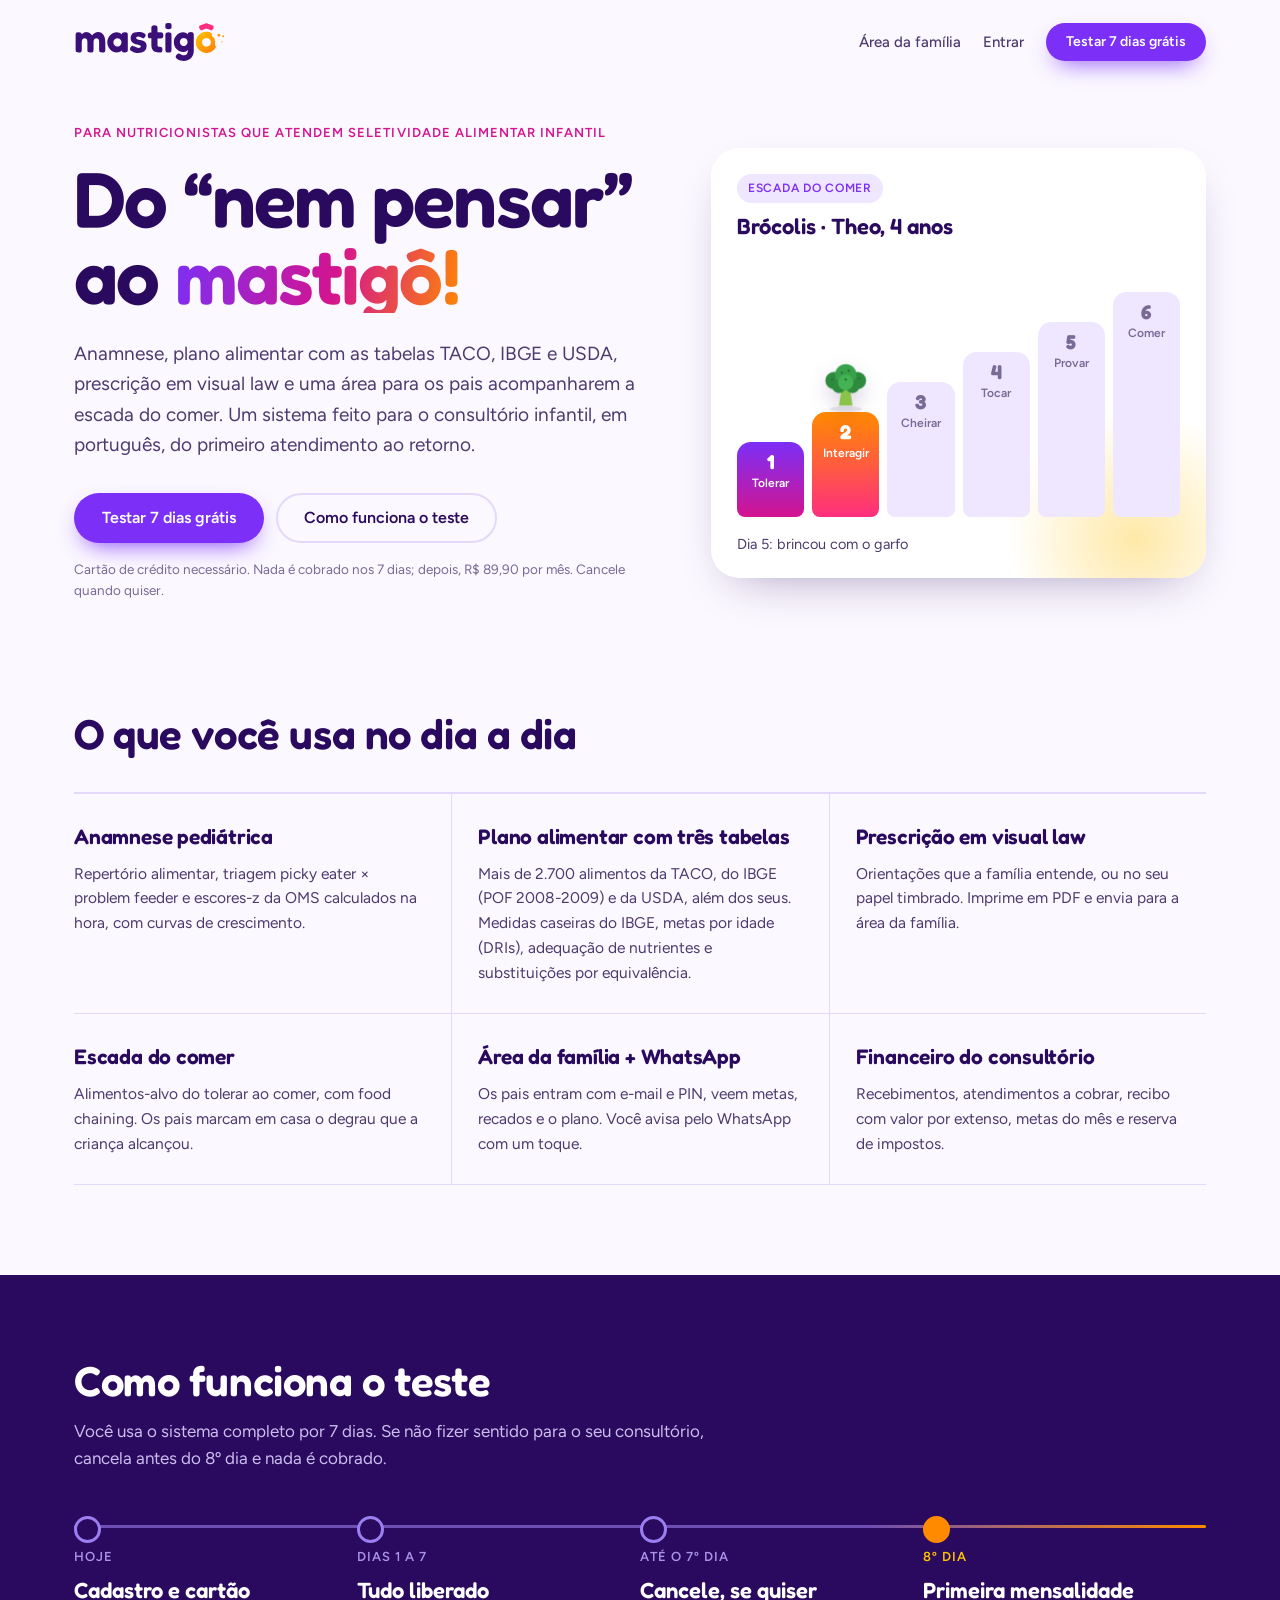
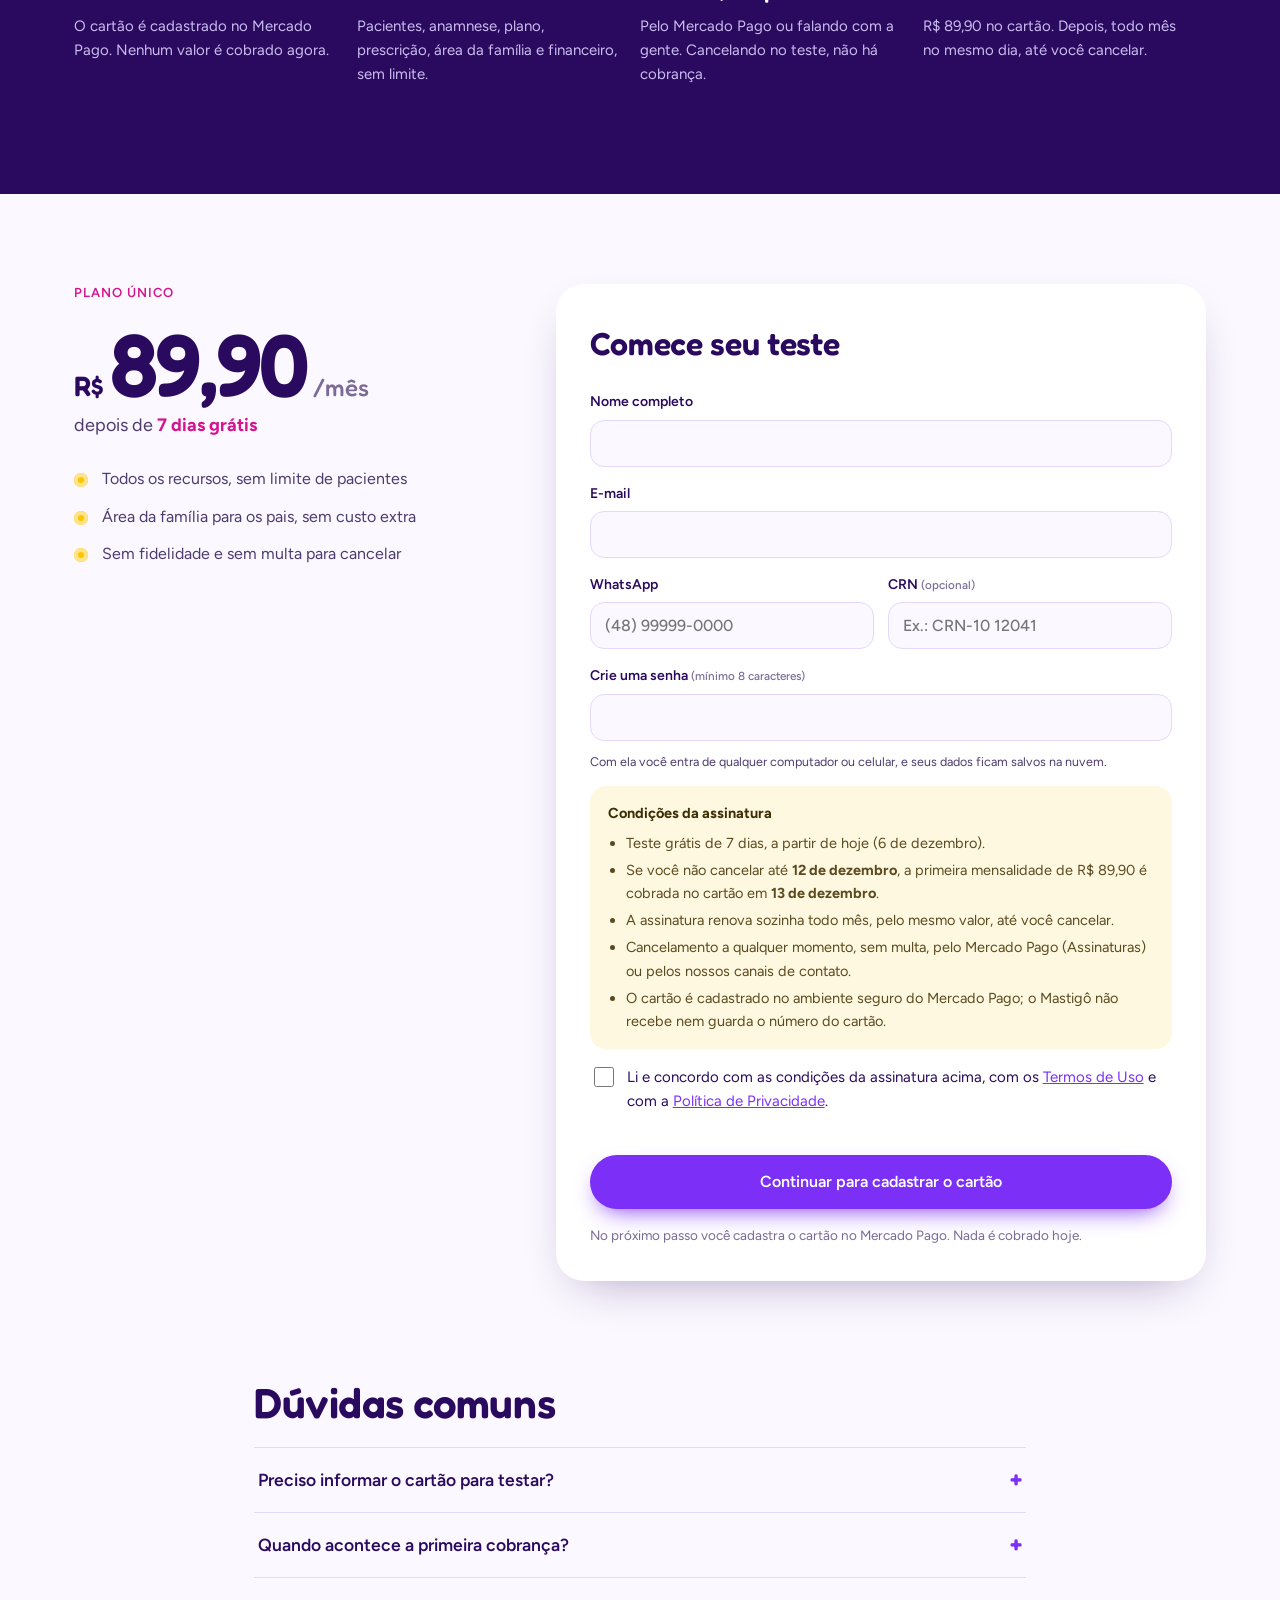
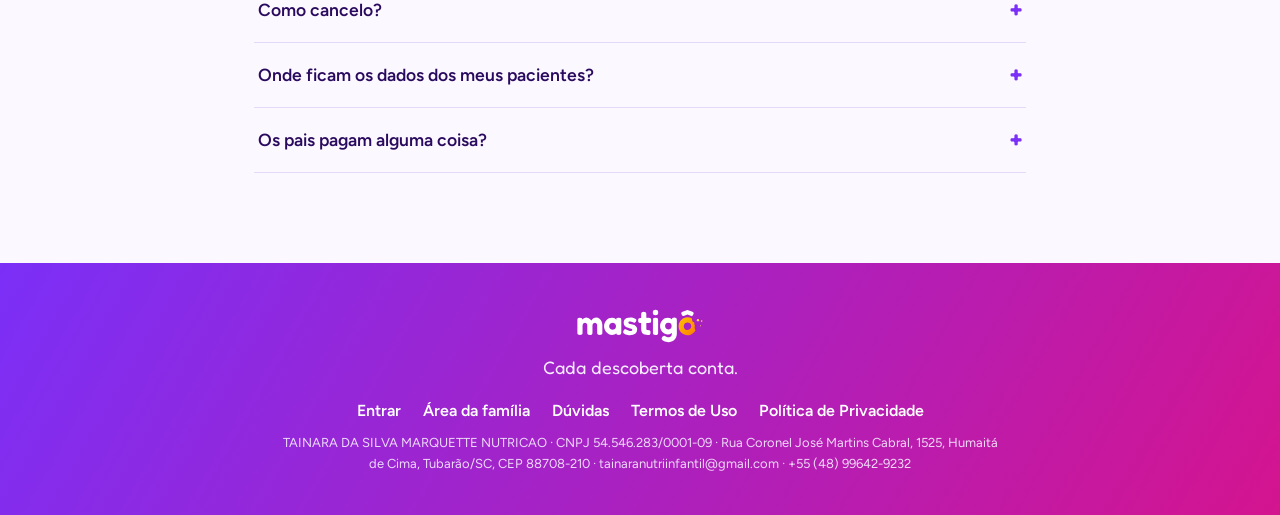
==== index.html @ 73a9841f "Atualiza o site com a versão 21022aa do pipoca-pro" ====
<!doctype html>
<html lang="pt-BR">
<head>
  <meta charset="utf-8">
  <meta name="viewport" content="width=device-width, initial-scale=1">
  <meta name="theme-color" content="#7b2ff7">
  <meta name="description" content="Mastigô: sistema para nutricionistas que atendem crianças com seletividade alimentar. Anamnese, plano alimentar com TACO, IBGE e USDA, prescrição em visual law e área da família. Teste 7 dias grátis.">
  <title>Mastigô · Sistema para nutrição infantil e seletividade alimentar</title>
  <script src="./acesso-guarda.js?v=21022aa"></script>
  <link rel="icon" href="./favicon.svg" type="image/svg+xml">
  <link rel="apple-touch-icon" href="./apple-touch-icon.png">
  <link rel="preconnect" href="https://fonts.googleapis.com">
  <link rel="preconnect" href="https://fonts.gstatic.com" crossorigin>
  <link href="https://fonts.googleapis.com/css2?family=Fredoka:wght@500;600&family=Figtree:wght@400;500;600;700&display=swap" rel="stylesheet">
  <link rel="stylesheet" href="./entrada.css?v=21022aa">
  <script>
    // Links antigos do sistema (ex.: mastigô.com/#entrar, enviado aos pais) continuam abrindo o sistema.
    (function () {
      var h = location.hash.slice(1), daPagina = ['', 'comecar', 'teste', 'duvidas', 'recursos', 'conteudo'];
      if (daPagina.indexOf(h) < 0) location.replace('./sistema.html' + location.search + location.hash);
    })();
  </script>
</head>
<body>
  <a class="pular" href="#conteudo">Ir para o conteúdo</a>

  <header class="topo">
    <a class="marca" href="./" aria-label="Mastigô — início"><img src="./mastigo-logo.svg" alt="Mastigô" width="152" height="40"></a>
    <nav class="topo-links" aria-label="Acessos">
      <a href="./sistema.html#entrar">Área da família</a>
      <a href="./acesso.html?volta=sistema.html">Entrar</a>
      <a class="botao botao-roxo pequeno" href="#comecar">Testar 7 dias grátis</a>
    </nav>
  </header>

  <main id="conteudo">
    <section class="heroi" aria-labelledby="titulo">
      <div class="heroi-texto">
        <p class="sobrelinha">Para nutricionistas que atendem seletividade alimentar infantil</p>
        <h1 id="titulo">Do “nem pensar” ao <span class="mastigo">mastigô!</span></h1>
        <p class="lead">Anamnese, plano alimentar com as tabelas TACO, IBGE e USDA, prescrição em visual law e uma área para os pais acompanharem a escada do comer. Um sistema feito para o consultório infantil, em português, do primeiro atendimento ao retorno.</p>
        <div class="heroi-acoes">
          <a class="botao botao-roxo" href="#comecar">Testar 7 dias grátis</a>
          <a class="botao botao-linha" href="#teste">Como funciona o teste</a>
        </div>
        <p class="letra-miuda" id="miuda-heroi">Cartão de crédito necessário. Nada é cobrado nos 7 dias; depois, R$&nbsp;89,90 por mês. Cancele quando quiser.</p>
      </div>

      <figure class="escada-cartao" aria-label="Exemplo de escada do comer: o brócolis sobe do tolerar até o comer">
        <figcaption><span class="tag">Escada do comer</span><strong>Brócolis · Theo, 4 anos</strong></figcaption>
        <ol class="escada" id="escada">
          <li><b>1</b>Tolerar</li><li><b>2</b>Interagir</li><li><b>3</b>Cheirar</li><li><b>4</b>Tocar</li><li><b>5</b>Provar</li><li><b>6</b>Comer</li>
        </ol>
        <div class="alimento-pula" id="alimento" aria-hidden="true"></div>
        <div class="carimbo" id="carimbo" aria-hidden="true">mastigô!</div>
        <p class="escada-legenda" id="escada-legenda" aria-live="polite">Hoje: tolerou no prato.</p>
      </figure>
    </section>

    <section class="recursos" id="recursos" aria-labelledby="recursos-titulo">
      <h2 id="recursos-titulo">O que você usa no dia a dia</h2>
      <div class="recursos-grade">
        <article><h3>Anamnese pediátrica</h3><p>Repertório alimentar, triagem picky eater × problem feeder e escores-z da OMS calculados na hora, com curvas de crescimento.</p></article>
        <article><h3>Plano alimentar com três tabelas</h3><p>Mais de 2.700 alimentos da TACO, do IBGE (POF 2008-2009) e da USDA, além dos seus. Medidas caseiras do IBGE, metas por idade (DRIs), adequação de nutrientes e substituições por equivalência.</p></article>
        <article><h3>Prescrição em visual law</h3><p>Orientações que a família entende, ou no seu papel timbrado. Imprime em PDF e envia para a área da família.</p></article>
        <article><h3>Escada do comer</h3><p>Alimentos-alvo do tolerar ao comer, com food chaining. Os pais marcam em casa o degrau que a criança alcançou.</p></article>
        <article><h3>Área da família + WhatsApp</h3><p>Os pais entram com e-mail e PIN, veem metas, recados e o plano. Você avisa pelo WhatsApp com um toque.</p></article>
        <article><h3>Financeiro do consultório</h3><p>Recebimentos, atendimentos a cobrar, recibo com valor por extenso, metas do mês e reserva de impostos.</p></article>
      </div>
    </section>

    <section class="teste" id="teste" aria-labelledby="teste-titulo">
      <div class="teste-cab">
        <h2 id="teste-titulo">Como funciona o teste</h2>
        <p>Você usa o sistema completo por 7 dias. Se não fizer sentido para o seu consultório, cancela antes do 8º dia e nada é cobrado.</p>
      </div>
      <ol class="linha-tempo">
        <li><span class="quando">Hoje</span><strong>Cadastro e cartão</strong><p>O cartão é cadastrado no Mercado Pago. Nenhum valor é cobrado agora.</p></li>
        <li><span class="quando">Dias 1 a 7</span><strong>Tudo liberado</strong><p>Pacientes, anamnese, plano, prescrição, área da família e financeiro, sem limite.</p></li>
        <li><span class="quando">Até o 7º dia</span><strong>Cancele, se quiser</strong><p>Pelo Mercado Pago ou falando com a gente. Cancelando no teste, não há cobrança.</p></li>
        <li class="cobranca"><span class="quando">8º dia</span><strong>Primeira mensalidade</strong><p>R$&nbsp;89,90 no cartão. Depois, todo mês no mesmo dia, até você cancelar.</p></li>
      </ol>
    </section>

    <section class="comecar" id="comecar" aria-labelledby="comecar-titulo">
      <div class="preco">
        <p class="sobrelinha">Plano único</p>
        <p class="valor"><span class="rs">R$</span><span id="preco-valor">89,90</span><span class="mes">/mês</span></p>
        <p class="depois">depois de <b>7 dias grátis</b></p>
        <ul>
          <li>Todos os recursos, sem limite de pacientes</li>
          <li>Área da família para os pais, sem custo extra</li>
          <li>Sem fidelidade e sem multa para cancelar</li>
        </ul>
      </div>

      <form class="cadastro" id="cadastro" novalidate>
        <div class="aviso-entrar" id="aviso-entrar" role="status" hidden></div>
        <h2 id="comecar-titulo">Comece seu teste</h2>
        <div class="campo"><label for="c-nome">Nome completo</label><input id="c-nome" name="nome" autocomplete="name" required maxlength="80"></div>
        <div class="campo"><label for="c-email">E-mail</label><input id="c-email" name="email" type="email" autocomplete="email" required maxlength="120"></div>
        <div class="campos-2">
          <div class="campo"><label for="c-whats">WhatsApp</label><input id="c-whats" name="whatsapp" inputmode="tel" autocomplete="tel" placeholder="(48) 99999-0000" required maxlength="20"></div>
          <div class="campo"><label for="c-crn">CRN <small>(opcional)</small></label><input id="c-crn" name="crn" placeholder="Ex.: CRN-10 12041" maxlength="20"></div>
        </div>
        <div class="campo"><label for="c-senha">Crie uma senha <small>(mínimo 8 caracteres)</small></label><input id="c-senha" name="senha" type="password" autocomplete="new-password" required minlength="8" maxlength="72"><small class="dica-senha">Com ela você entra de qualquer computador ou celular, e seus dados ficam salvos na nuvem.</small></div>
        <div class="condicoes" id="condicoes">
          <strong>Condições da assinatura</strong>
          <ul>
            <li>Teste grátis de 7 dias, a partir de hoje (<span id="cond-hoje"></span>).</li>
            <li>Se você não cancelar até <b id="cond-fim"></b>, a primeira mensalidade de R$&nbsp;89,90 é cobrada no cartão em <b id="cond-cobranca"></b>.</li>
            <li>A assinatura renova sozinha todo mês, pelo mesmo valor, até você cancelar.</li>
            <li>Cancelamento a qualquer momento, sem multa, pelo Mercado Pago (Assinaturas) ou pelos nossos canais de contato.</li>
            <li>O cartão é cadastrado no ambiente seguro do Mercado Pago; o Mastigô não recebe nem guarda o número do cartão.</li>
          </ul>
        </div>
        <label class="aceite"><input type="checkbox" name="aceite" id="c-aceite" required> <span>Li e concordo com as condições da assinatura acima, com os <a href="./termos.html" target="_blank" rel="noopener">Termos de Uso</a> e com a <a href="./privacidade.html" target="_blank" rel="noopener">Política de Privacidade</a>.</span></label>
        <p class="erro" id="erro" role="alert"></p>
        <button class="botao botao-roxo largo" type="submit" id="c-enviar">Continuar</button>
        <p class="letra-miuda" id="miuda-form"></p>
      </form>
    </section>

    <section class="duvidas" id="duvidas" aria-labelledby="duvidas-titulo">
      <h2 id="duvidas-titulo">Dúvidas comuns</h2>
      <details><summary>Preciso informar o cartão para testar?</summary><p>Sim. O cartão fica cadastrado no Mercado Pago para que a assinatura continue sem interrupção depois do teste. Nada é cobrado durante os 7 dias.</p></details>
      <details><summary>Quando acontece a primeira cobrança?</summary><p>No 8º dia depois do cadastro, no valor de R$ 89,90. As próximas acontecem todo mês, no mesmo dia.</p></details>
      <details><summary>Como cancelo?</summary><p>No app ou no site do Mercado Pago, em Assinaturas, ou falando com a gente pelos canais de contato no fim desta página. Cancelando durante o teste, você não paga nada.</p></details>
      <details><summary>Onde ficam os dados dos meus pacientes?</summary><p>Nesta fase, os dados ficam salvos no navegador do aparelho em que você usa o sistema. Use sempre o mesmo navegador e não apague os dados de navegação. O sistema faz uma cópia de segurança por dia (no computador, direto numa pasta que você escolhe) e permite restaurá-la em outro aparelho. A sincronização entre aparelhos está em implantação, com dados criptografados e acesso separado por clínica, conforme a LGPD.</p></details>
      <details><summary>Os pais pagam alguma coisa?</summary><p>Não. A área da família faz parte da sua assinatura. Você libera o acesso de cada família pelo sistema.</p></details>
    </section>
  </main>

  <footer class="rodape">
    <img src="./mastigo-logo-branca.svg" alt="Mastigô" width="130" height="34">
    <p class="slogan">Cada descoberta conta.</p>
    <nav aria-label="Rodapé"><a href="./acesso.html?volta=sistema.html">Entrar</a><a href="./sistema.html#entrar">Área da família</a><a href="#duvidas">Dúvidas</a><a href="./termos.html">Termos de Uso</a><a href="./privacidade.html">Política de Privacidade</a></nav>
    <p class="empresa" id="empresa"></p>
  </footer>

  <script type="module" src="./entrada.js?v=21022aa"></script>
</body>
</html>
---- entrada.css ----
/* Página de entrada do Mastigô — tokens próprios, derivados da marca */
:root{
  --noite:#2a0a5e; --tinta:#4d3b6e; --suave:#7a6b96;
  --roxo:#7b2ff7; --magenta:#d4148f; --rosa:#ff2e7e; --laranja:#ff8a00; --amarelo:#ffc400;
  --leite:#fbf8ff; --lavanda:#efe6ff; --linha:#e4d9fb; --branco:#fff;
  --display:'Fredoka','Trebuchet MS',sans-serif; --texto:'Figtree','Segoe UI',Arial,sans-serif;
  --raio:22px; --sombra:0 18px 50px -24px rgba(42,10,94,.45);
}
*{box-sizing:border-box}
html{scroll-behavior:smooth}
body{margin:0;font-family:var(--texto);color:var(--noite);background:var(--leite);line-height:1.6;font-size:16px;-webkit-font-smoothing:antialiased}
img{display:block;max-width:100%}
a{color:var(--roxo)}
:focus-visible{outline:3px solid var(--amarelo);outline-offset:3px;border-radius:6px}
.pular{position:absolute;left:16px;top:-60px;background:var(--branco);padding:10px 14px;border-radius:10px;z-index:9}
.pular:focus{top:12px}
h1,h2,h3{font-family:var(--display);font-weight:600;letter-spacing:-.01em;margin:0;color:var(--noite)}
p{margin:0}

/* Botões */
.botao{display:inline-flex;align-items:center;justify-content:center;gap:8px;border-radius:999px;padding:15px 26px;font:600 16px/1 var(--texto);text-decoration:none;border:2px solid transparent;cursor:pointer;transition:transform .15s ease,box-shadow .15s ease,background .15s ease}
.botao-roxo{background:var(--roxo);color:var(--branco);box-shadow:0 10px 24px -10px var(--roxo)}
.botao-roxo:hover{background:#6a1fe6;transform:translateY(-1px)}
.botao-linha{background:transparent;color:var(--noite);border-color:var(--linha)}
.botao-linha:hover{border-color:var(--roxo);color:var(--roxo)}
.botao.pequeno{padding:10px 18px;font-size:14px}
.botao.largo{width:100%;padding:17px}
.botao[disabled]{opacity:.6;cursor:wait}

/* Topo */
.topo{display:flex;align-items:center;justify-content:space-between;gap:16px;max-width:1180px;margin:0 auto;padding:22px 24px}
.marca img{height:40px;width:auto}
.topo-links{display:flex;align-items:center;gap:22px}
.topo-links a:not(.botao){color:var(--tinta);text-decoration:none;font-weight:500;font-size:15px}
.topo-links a:not(.botao):hover{color:var(--roxo)}

/* Herói */
.heroi{max-width:1180px;margin:0 auto;padding:40px 24px 80px;display:grid;grid-template-columns:1.08fr .92fr;gap:56px;align-items:center}
.sobrelinha{font:600 13px/1.4 var(--texto);letter-spacing:.08em;text-transform:uppercase;color:var(--magenta);margin-bottom:18px}
.heroi h1{font-size:clamp(44px,6.4vw,78px);line-height:.98;font-weight:600;letter-spacing:-.025em}
.mastigo{display:inline-block;background:linear-gradient(100deg,var(--roxo) 0%,var(--magenta) 55%,var(--laranja) 100%);-webkit-background-clip:text;background-clip:text;color:transparent;padding-right:.08em}
.lead{font-size:19px;color:var(--tinta);margin:26px 0 32px;max-width:36em}
.heroi-acoes{display:flex;gap:12px;flex-wrap:wrap}
.letra-miuda{font-size:13.5px;color:var(--suave);margin-top:16px}

/* Assinatura visual: a escada do comer */
.escada-cartao{position:relative;margin:0;background:var(--branco);border-radius:28px;padding:26px 26px 22px;box-shadow:var(--sombra);overflow:hidden}
.escada-cartao::before{content:"";position:absolute;inset:auto -60px -90px auto;width:260px;height:260px;border-radius:50%;background:radial-gradient(circle,#ffe9a8 0%,rgba(255,233,168,0) 70%);pointer-events:none}
.escada-cartao figcaption{display:flex;flex-direction:column;gap:6px;margin-bottom:22px}
.escada-cartao figcaption strong{font-family:var(--display);font-size:22px;font-weight:600}
.tag{align-self:flex-start;background:var(--lavanda);color:var(--roxo);font-weight:600;font-size:12px;letter-spacing:.06em;text-transform:uppercase;border-radius:999px;padding:5px 11px}
.escada{list-style:none;margin:0;padding:0;display:grid;grid-template-columns:repeat(6,1fr);gap:8px;align-items:end;height:250px;position:relative}
.escada li{position:relative;display:flex;flex-direction:column;justify-content:flex-start;align-items:center;gap:2px;padding-top:10px;border-radius:14px 14px 8px 8px;background:var(--lavanda);color:var(--suave);font-size:12px;font-weight:600;transition:background .35s ease,color .35s ease}
.escada li b{font-family:var(--display);font-size:20px;line-height:1;color:inherit}
.escada li:nth-child(1){height:30%}.escada li:nth-child(2){height:42%}.escada li:nth-child(3){height:54%}
.escada li:nth-child(4){height:66%}.escada li:nth-child(5){height:78%}.escada li:nth-child(6){height:90%}
.escada li.feito{background:linear-gradient(180deg,var(--roxo),var(--magenta));color:var(--branco)}
.escada li.agora{background:linear-gradient(180deg,var(--laranja),var(--rosa));color:var(--branco)}
.alimento-pula{position:absolute;width:62px;height:62px;left:0;top:0;transition:transform .55s cubic-bezier(.34,1.56,.64,1);will-change:transform;pointer-events:none;filter:drop-shadow(0 8px 10px rgba(42,10,94,.18))}
.alimento-pula svg{width:100%;height:100%}
.carimbo{position:absolute;right:22px;top:20px;font-family:var(--display);font-weight:600;font-size:30px;color:var(--rosa);transform:rotate(-8deg) scale(.6);opacity:0;transition:opacity .3s ease,transform .45s cubic-bezier(.34,1.56,.64,1);border:3px solid currentColor;border-radius:14px;padding:2px 12px;background:var(--branco)}
.carimbo.mostra{opacity:1;transform:rotate(-8deg) scale(1)}
.escada-legenda{margin-top:16px;font-size:14.5px;color:var(--tinta);min-height:1.6em}

/* Recursos */
.recursos{max-width:1180px;margin:0 auto;padding:30px 24px 90px}
.recursos h2,.teste h2,.duvidas h2{font-size:clamp(30px,3.6vw,42px);line-height:1.05}
.recursos-grade{display:grid;grid-template-columns:repeat(3,1fr);gap:0;margin-top:36px;border-top:2px solid var(--linha)}
.recursos-grade article{padding:26px 26px 28px 0;border-bottom:1px solid var(--linha)}
.recursos-grade article:not(:nth-child(3n+1)){padding-left:26px;border-left:1px solid var(--linha)}
.recursos-grade h3{font-size:21px;margin-bottom:8px}
.recursos-grade p{color:var(--tinta);font-size:15.5px}

/* Teste: linha do tempo (sequência real) */
.teste{background:var(--noite);color:#e9e0ff}
.teste>*{max-width:1180px;margin-left:auto;margin-right:auto;padding-left:24px;padding-right:24px}
.teste{padding:84px 0 92px}
.teste h2{color:var(--branco)}
.teste-cab p{max-width:40em;margin-top:14px;font-size:17px;color:#cbbdf0}
.linha-tempo{list-style:none;margin-top:44px;padding-top:0;display:grid;grid-template-columns:repeat(4,1fr);gap:0;position:relative}
.linha-tempo::before{content:"";position:absolute;left:24px;right:24px;top:9px;height:3px;background:linear-gradient(90deg,#6d4fb3,#6d4fb3 70%,var(--laranja));border-radius:3px}
.linha-tempo li{position:relative;padding:34px 22px 0 0}
.linha-tempo li::before{content:"";position:absolute;left:0;top:0;width:21px;height:21px;border-radius:50%;background:var(--noite);border:3px solid #9b7ff0}
.linha-tempo li.cobranca::before{border-color:var(--laranja);background:var(--laranja)}
.quando{display:block;font:600 13px/1 var(--texto);letter-spacing:.08em;text-transform:uppercase;color:#a993e8;margin-bottom:10px}
.linha-tempo li.cobranca .quando{color:var(--amarelo)}
.linha-tempo strong{display:block;font-family:var(--display);font-weight:600;font-size:22px;color:var(--branco);margin-bottom:6px}
.linha-tempo p{color:#cbbdf0;font-size:15px}

/* Começar: preço + cadastro */
.comecar{max-width:1180px;margin:0 auto;padding:90px 24px;display:grid;grid-template-columns:.8fr 1.2fr;gap:48px;align-items:start}
.preco{position:sticky;top:24px}
.valor{display:flex;align-items:baseline;gap:6px;font-family:var(--display);color:var(--noite);margin:6px 0 2px}
.valor .rs{font-size:28px;font-weight:600}
.valor #preco-valor{font-size:88px;font-weight:600;line-height:1;letter-spacing:-.03em}
.valor .mes{font-size:24px;color:var(--suave);font-weight:500}
.depois{font-size:18px;color:var(--tinta)}
.depois b{color:var(--magenta)}
.preco ul{list-style:none;padding:0;margin:26px 0 0;display:grid;gap:12px}
.preco li{position:relative;padding-left:28px;color:var(--tinta)}
.preco li::before{content:"";position:absolute;left:0;top:.45em;width:14px;height:14px;border-radius:50%;background:var(--amarelo);box-shadow:inset 0 0 0 4px #ffe48a}
.cadastro{background:var(--branco);border-radius:28px;padding:34px;box-shadow:var(--sombra)}
.cadastro h2{font-size:32px;margin-bottom:22px}
.campo{display:flex;flex-direction:column;gap:6px;margin-bottom:16px}
.campos-2{display:grid;grid-template-columns:1fr 1fr;gap:14px}
.campo label{font-weight:600;font-size:14px;color:var(--noite)}
.campo label small{font-weight:500;color:var(--suave)}
.campo input{font:500 16px var(--texto);color:var(--noite);border:1.5px solid var(--linha);border-radius:14px;padding:13px 14px;background:var(--leite)}
.campo input:focus{border-color:var(--roxo);outline:none;box-shadow:0 0 0 4px rgba(123,47,247,.14);background:var(--branco)}
.campo input[aria-invalid="true"]{border-color:var(--rosa)}
.condicoes{background:#fff8e1;border-radius:16px;padding:16px 18px;margin:8px 0 16px;font-size:14.5px;color:#5b4a1f}
.condicoes strong{display:block;color:#3d2f05;margin-bottom:6px}
.condicoes ul{margin:0;padding-left:18px;display:grid;gap:4px}
.aceite{display:flex;gap:10px;align-items:flex-start;font-size:15px;margin-bottom:12px;cursor:pointer}
.aceite input{width:20px;height:20px;margin-top:2px;accent-color:var(--roxo);flex-shrink:0}
.erro{color:#c0124f;font-weight:600;font-size:14.5px;min-height:1.4em;margin-bottom:10px}

/* Dúvidas */
.duvidas{max-width:820px;margin:0 auto;padding:10px 24px 90px}
.duvidas h2{margin-bottom:22px}
.duvidas details{border-top:1px solid var(--linha);padding:18px 4px}
.duvidas details:last-child{border-bottom:1px solid var(--linha)}
.duvidas summary{cursor:pointer;font-weight:600;font-size:17.5px;list-style:none;display:flex;justify-content:space-between;gap:12px}
.duvidas summary::-webkit-details-marker{display:none}
.duvidas summary::after{content:"+";font-family:var(--display);font-size:24px;line-height:1;color:var(--roxo);transition:transform .2s ease}
.duvidas details[open] summary::after{transform:rotate(45deg)}
.duvidas details p{margin-top:10px;color:var(--tinta)}

/* Rodapé */
.rodape{background:linear-gradient(120deg,var(--roxo),var(--magenta));color:#f6eeff;padding:46px 24px 40px;text-align:center;display:flex;flex-direction:column;align-items:center;gap:10px}
.rodape img{height:34px;width:auto}
.rodape .slogan{font-family:var(--display);font-size:18px}
.rodape nav{display:flex;gap:22px;flex-wrap:wrap;justify-content:center;margin-top:6px}
.rodape a{color:var(--branco);font-weight:600;text-decoration:none}
.rodape a:hover{text-decoration:underline}
.rodape .empresa{font-size:13px;opacity:.9;max-width:720px}

/* Responsivo */
@media (max-width:960px){
  .heroi{grid-template-columns:1fr;gap:40px;padding-top:20px}
  .recursos-grade{grid-template-columns:1fr 1fr}
  .recursos-grade article:not(:nth-child(3n+1)){padding-left:0;border-left:0}
  .recursos-grade article:nth-child(even){padding-left:22px;border-left:1px solid var(--linha)}
  .linha-tempo{grid-template-columns:1fr 1fr;row-gap:30px}
  .linha-tempo::before{display:none}
  .comecar{grid-template-columns:1fr}
  .preco{position:static}
}
@media (max-width:600px){
  .topo{padding:16px}
  .topo-links a:not(.botao){display:none}
  .marca img{height:32px}
  .lead{font-size:17px}
  .escada{height:210px;gap:5px}
  .escada li{font-size:10px}
  .escada li b{font-size:17px}
  .recursos-grade{grid-template-columns:1fr}
  .recursos-grade article:nth-child(even){padding-left:0;border-left:0}
  .linha-tempo{grid-template-columns:1fr}
  .campos-2{grid-template-columns:1fr}
  .cadastro{padding:24px 18px}
  .valor #preco-valor{font-size:70px}
}
@media (prefers-reduced-motion:reduce){
  html{scroll-behavior:auto}
  *{transition:none!important;animation:none!important}
}
/* Aviso para quem tentou entrar sem ter assinado */
.aviso-entrar{background:#fff6dc;border:1.5px solid #ffd76a;border-radius:14px;padding:13px 15px;font-size:15px;line-height:1.5;color:var(--noite);margin-bottom:18px}
.aviso-entrar b{display:block;margin-bottom:2px}
.aviso-entrar a{color:var(--roxo);font-weight:700;margin-left:4px}
.dica-senha{display:block;font-size:12.5px;color:var(--tinta,#4d3b6e);margin-top:6px;line-height:1.4}
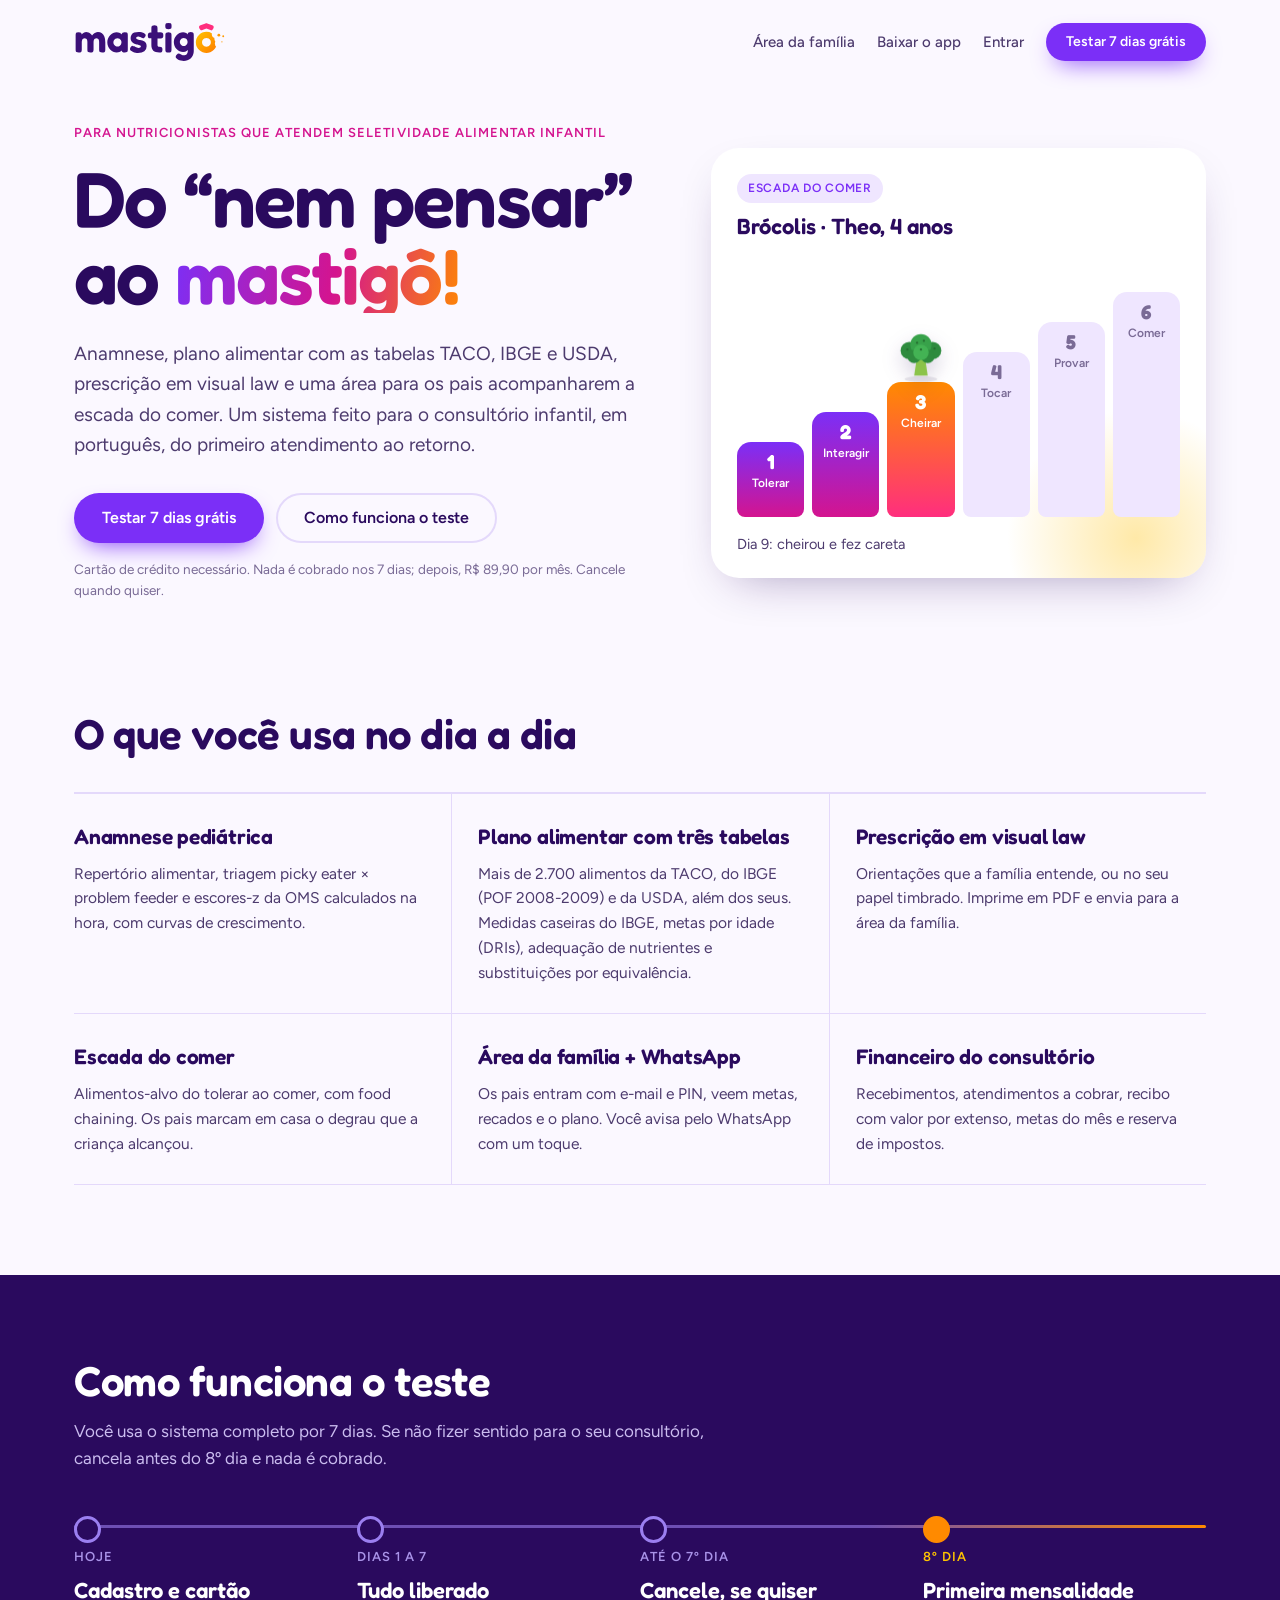
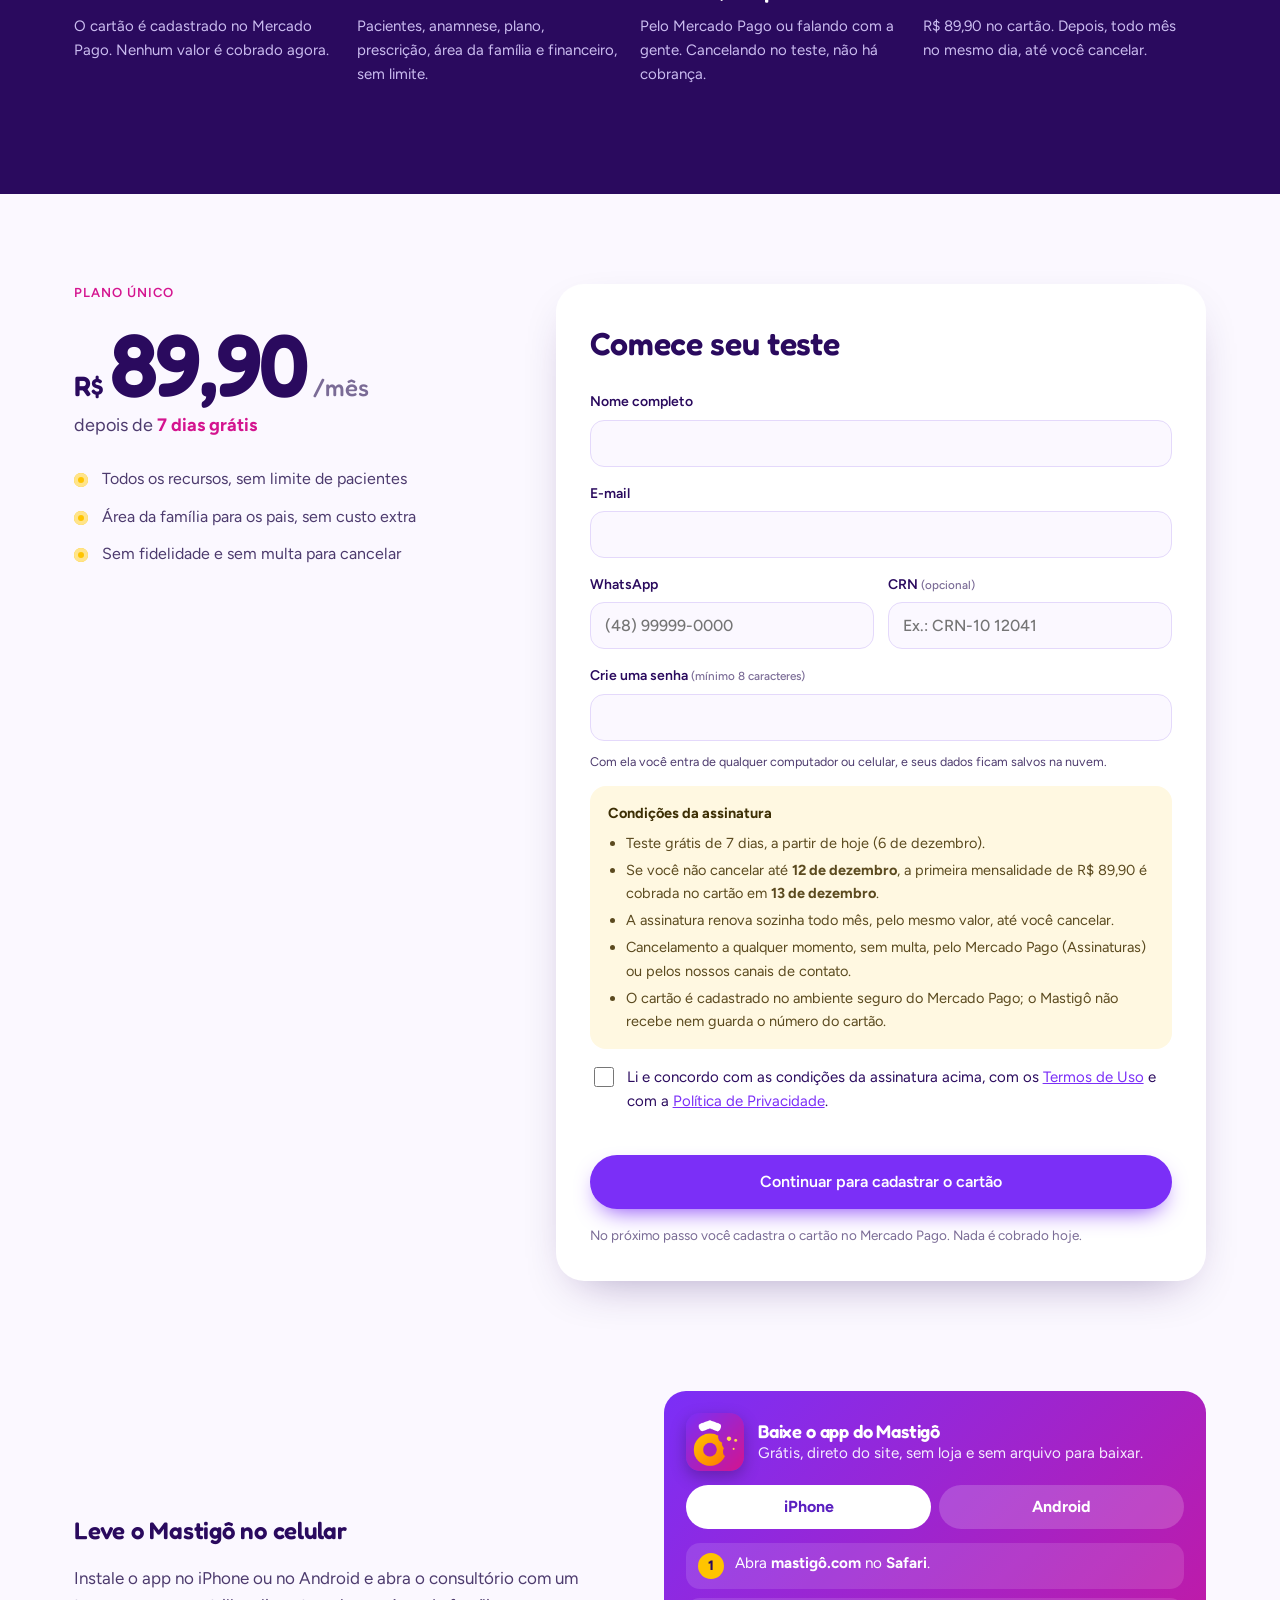
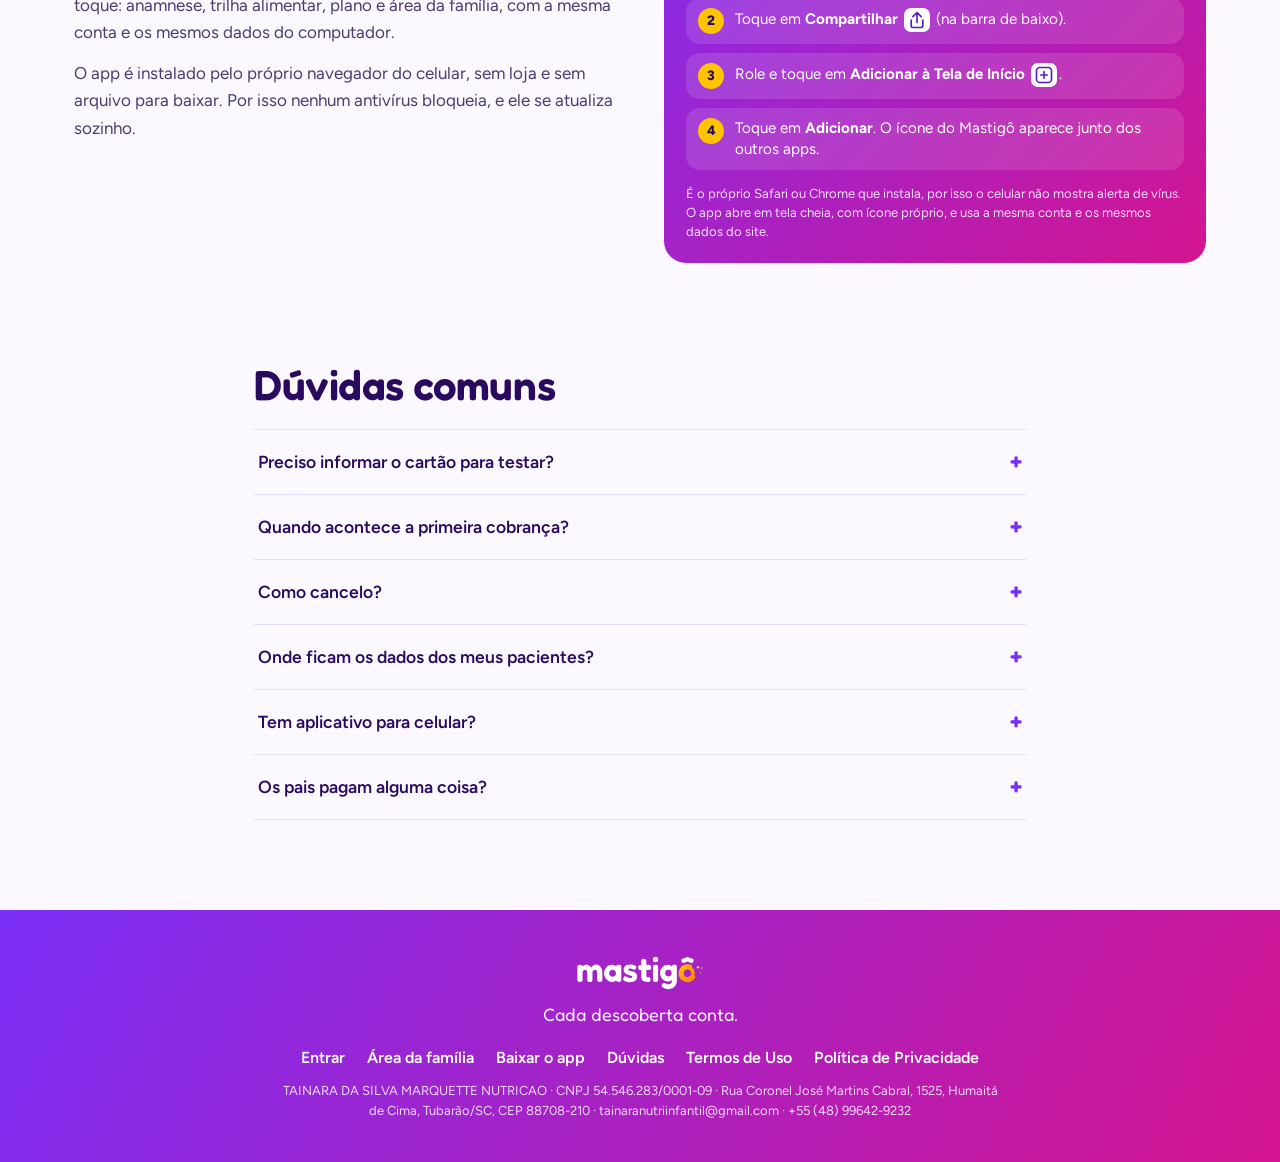
==== commit 376808d9: "Atualiza o site com a versão 51a1f2d do pipoca-pro" ====
--- a/index.html
+++ b/index.html
@@ -6,17 +6,22 @@
   <meta name="theme-color" content="#7b2ff7">
   <meta name="description" content="Mastigô: sistema para nutricionistas que atendem crianças com seletividade alimentar. Anamnese, plano alimentar com TACO, IBGE e USDA, prescrição em visual law e área da família. Teste 7 dias grátis.">
   <title>Mastigô · Sistema para nutrição infantil e seletividade alimentar</title>
-  <script src="./acesso-guarda.js?v=21022aa"></script>
+  <script src="./acesso-guarda.js?v=51a1f2d"></script>
   <link rel="icon" href="./favicon.svg" type="image/svg+xml">
   <link rel="apple-touch-icon" href="./apple-touch-icon.png">
+  <link rel="manifest" href="./manifest.webmanifest">
+  <meta name="apple-mobile-web-app-capable" content="yes">
+  <meta name="mobile-web-app-capable" content="yes">
+  <meta name="apple-mobile-web-app-title" content="Mastigô">
+  <meta name="apple-mobile-web-app-status-bar-style" content="default">
   <link rel="preconnect" href="https://fonts.googleapis.com">
   <link rel="preconnect" href="https://fonts.gstatic.com" crossorigin>
   <link href="https://fonts.googleapis.com/css2?family=Fredoka:wght@500;600&family=Figtree:wght@400;500;600;700&display=swap" rel="stylesheet">
-  <link rel="stylesheet" href="./entrada.css?v=21022aa">
+  <link rel="stylesheet" href="./entrada.css?v=51a1f2d">
   <script>
     // Links antigos do sistema (ex.: mastigô.com/#entrar, enviado aos pais) continuam abrindo o sistema.
     (function () {
-      var h = location.hash.slice(1), daPagina = ['', 'comecar', 'teste', 'duvidas', 'recursos', 'conteudo'];
+      var h = location.hash.slice(1), daPagina = ['', 'comecar', 'teste', 'duvidas', 'recursos', 'conteudo', 'app'];
       if (daPagina.indexOf(h) < 0) location.replace('./sistema.html' + location.search + location.hash);
     })();
   </script>
@@ -28,6 +33,7 @@
     <a class="marca" href="./" aria-label="Mastigô — início"><img src="./mastigo-logo.svg" alt="Mastigô" width="152" height="40"></a>
     <nav class="topo-links" aria-label="Acessos">
       <a href="./sistema.html#entrar">Área da família</a>
+      <a class="link-app" href="#app">Baixar o app</a>
       <a href="./acesso.html?volta=sistema.html">Entrar</a>
       <a class="botao botao-roxo pequeno" href="#comecar">Testar 7 dias grátis</a>
     </nav>
@@ -121,12 +127,22 @@
       </form>
     </section>
 
+    <section class="app" id="app" aria-labelledby="app-titulo">
+      <div class="app-texto">
+        <h2 id="app-titulo">Leve o Mastigô no celular</h2>
+        <p>Instale o app no iPhone ou no Android e abra o consultório com um toque: anamnese, trilha alimentar, plano e área da família, com a mesma conta e os mesmos dados do computador.</p>
+        <p>O app é instalado pelo próprio navegador do celular, sem loja e sem arquivo para baixar. Por isso nenhum antivírus bloqueia, e ele se atualiza sozinho.</p>
+      </div>
+      <div data-instalar></div>
+    </section>
+
     <section class="duvidas" id="duvidas" aria-labelledby="duvidas-titulo">
       <h2 id="duvidas-titulo">Dúvidas comuns</h2>
       <details><summary>Preciso informar o cartão para testar?</summary><p>Sim. O cartão fica cadastrado no Mercado Pago para que a assinatura continue sem interrupção depois do teste. Nada é cobrado durante os 7 dias.</p></details>
       <details><summary>Quando acontece a primeira cobrança?</summary><p>No 8º dia depois do cadastro, no valor de R$ 89,90. As próximas acontecem todo mês, no mesmo dia.</p></details>
       <details><summary>Como cancelo?</summary><p>No app ou no site do Mercado Pago, em Assinaturas, ou falando com a gente pelos canais de contato no fim desta página. Cancelando durante o teste, você não paga nada.</p></details>
-      <details><summary>Onde ficam os dados dos meus pacientes?</summary><p>Nesta fase, os dados ficam salvos no navegador do aparelho em que você usa o sistema. Use sempre o mesmo navegador e não apague os dados de navegação. O sistema faz uma cópia de segurança por dia (no computador, direto numa pasta que você escolhe) e permite restaurá-la em outro aparelho. A sincronização entre aparelhos está em implantação, com dados criptografados e acesso separado por clínica, conforme a LGPD.</p></details>
+      <details><summary>Onde ficam os dados dos meus pacientes?</summary><p>Na nuvem do Mastigô, num servidor em São Paulo, protegidos pelo seu e-mail e senha: cada conta só enxerga os próprios dados. Tudo é salvo sozinho enquanto você trabalha e abre em qualquer computador ou celular. O servidor guarda uma cópia por dia dos últimos 30 dias.</p></details>
+      <details><summary>Tem aplicativo para celular?</summary><p>Tem. Veja o passo a passo em <a href="#app">Baixar o app</a>: no iPhone, pelo Safari (Compartilhar › Adicionar à Tela de Início); no Android, pelo Chrome (Instalar o app). Não precisa de loja nem de arquivo, por isso nenhum antivírus bloqueia.</p></details>
       <details><summary>Os pais pagam alguma coisa?</summary><p>Não. A área da família faz parte da sua assinatura. Você libera o acesso de cada família pelo sistema.</p></details>
     </section>
   </main>
@@ -134,10 +150,11 @@
   <footer class="rodape">
     <img src="./mastigo-logo-branca.svg" alt="Mastigô" width="130" height="34">
     <p class="slogan">Cada descoberta conta.</p>
-    <nav aria-label="Rodapé"><a href="./acesso.html?volta=sistema.html">Entrar</a><a href="./sistema.html#entrar">Área da família</a><a href="#duvidas">Dúvidas</a><a href="./termos.html">Termos de Uso</a><a href="./privacidade.html">Política de Privacidade</a></nav>
+    <nav aria-label="Rodapé"><a href="./acesso.html?volta=sistema.html">Entrar</a><a href="./sistema.html#entrar">Área da família</a><a href="#app">Baixar o app</a><a href="#duvidas">Dúvidas</a><a href="./termos.html">Termos de Uso</a><a href="./privacidade.html">Política de Privacidade</a></nav>
     <p class="empresa" id="empresa"></p>
   </footer>
 
-  <script type="module" src="./entrada.js?v=21022aa"></script>
+  <script type="module" src="./entrada.js?v=51a1f2d"></script>
+  <script type="module" src="./instalar.js?v=51a1f2d"></script>
 </body>
 </html>
--- a/entrada.css
+++ b/entrada.css
@@ -148,7 +148,7 @@
 }
 @media (max-width:600px){
   .topo{padding:16px}
-  .topo-links a:not(.botao){display:none}
+  .topo-links a:not(.botao):not(.link-app){display:none}
   .marca img{height:32px}
   .lead{font-size:17px}
   .escada{height:210px;gap:5px}
@@ -170,3 +170,8 @@
 .aviso-entrar b{display:block;margin-bottom:2px}
 .aviso-entrar a{color:var(--roxo);font-weight:700;margin-left:4px}
 .dica-senha{display:block;font-size:12.5px;color:var(--tinta,#4d3b6e);margin-top:6px;line-height:1.4}
+
+/* Baixar o app */
+.app{max-width:1180px;margin:0 auto;padding:20px 24px 90px;display:grid;grid-template-columns:1fr 1fr;gap:48px;align-items:center}
+.app-texto p{margin-top:14px;color:var(--tinta);font-size:17px;max-width:34em}
+@media (max-width:860px){.app{grid-template-columns:1fr;gap:26px;padding-bottom:70px}}
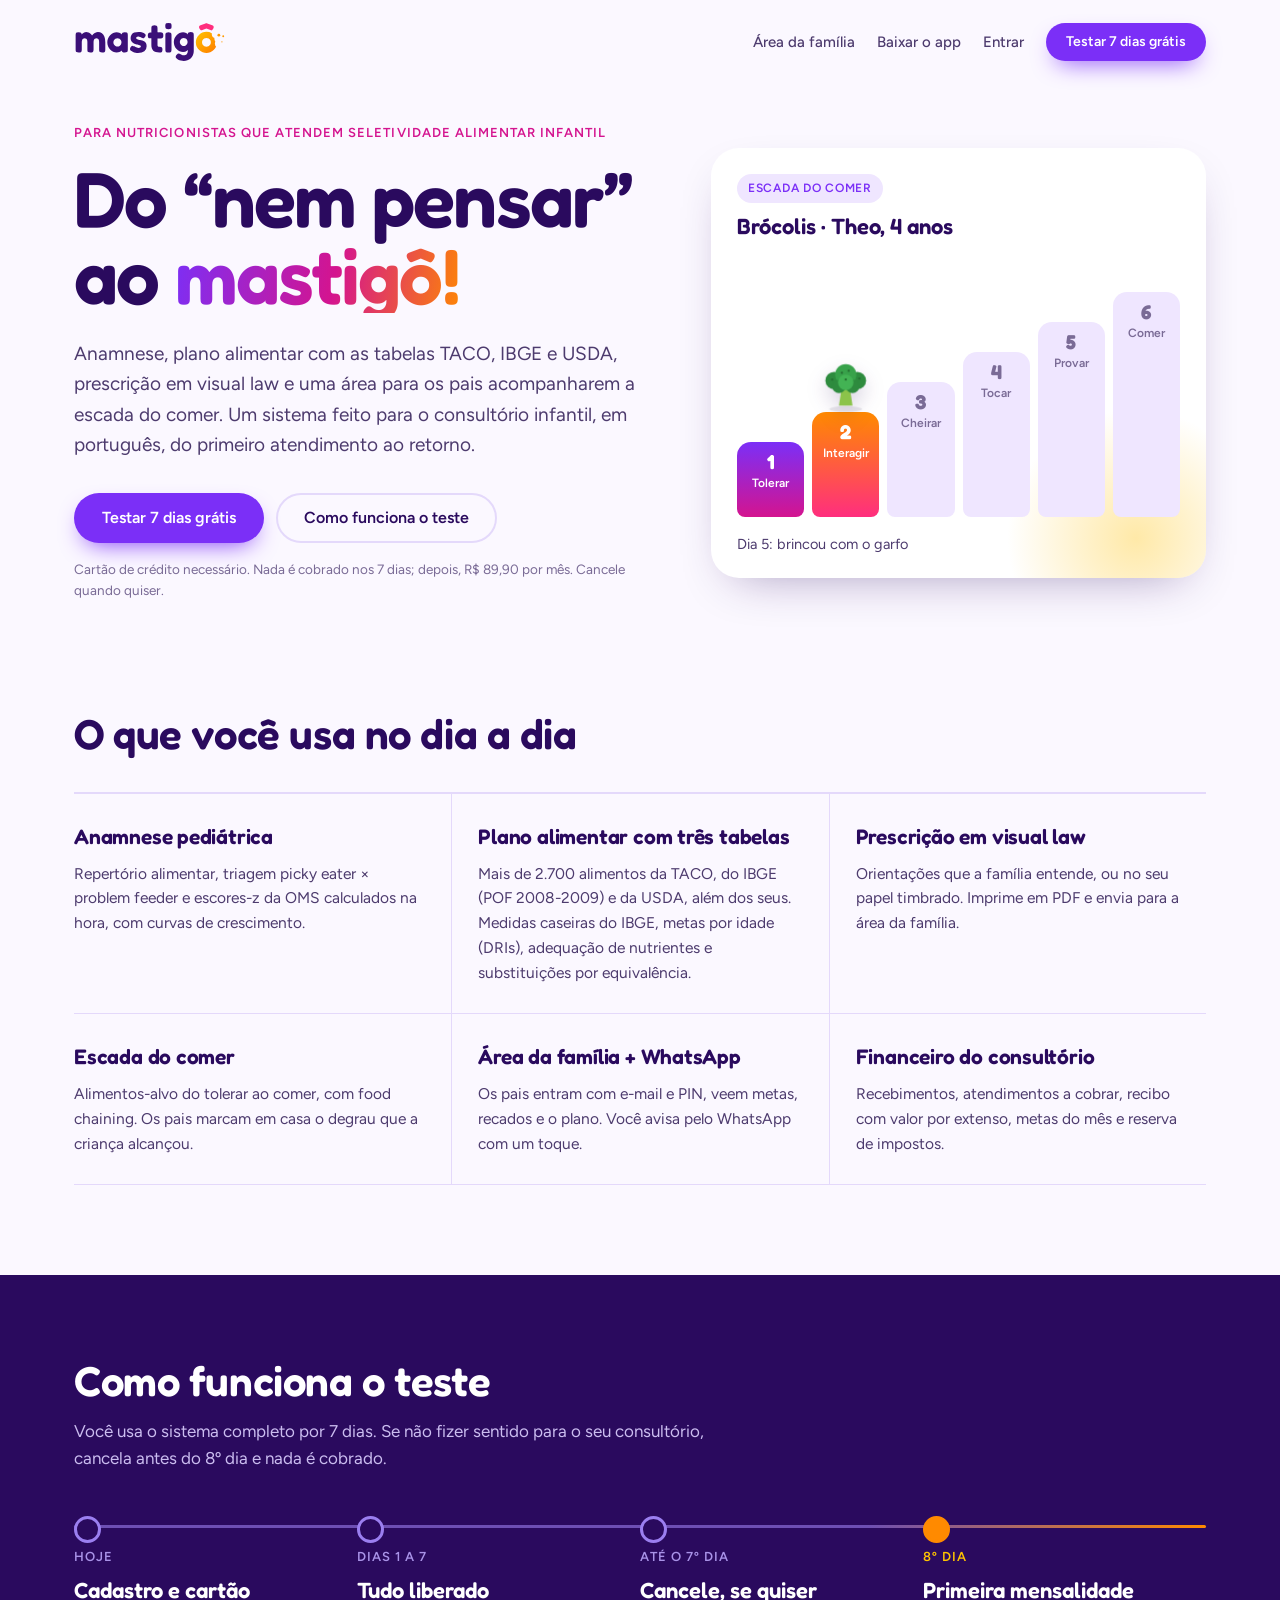
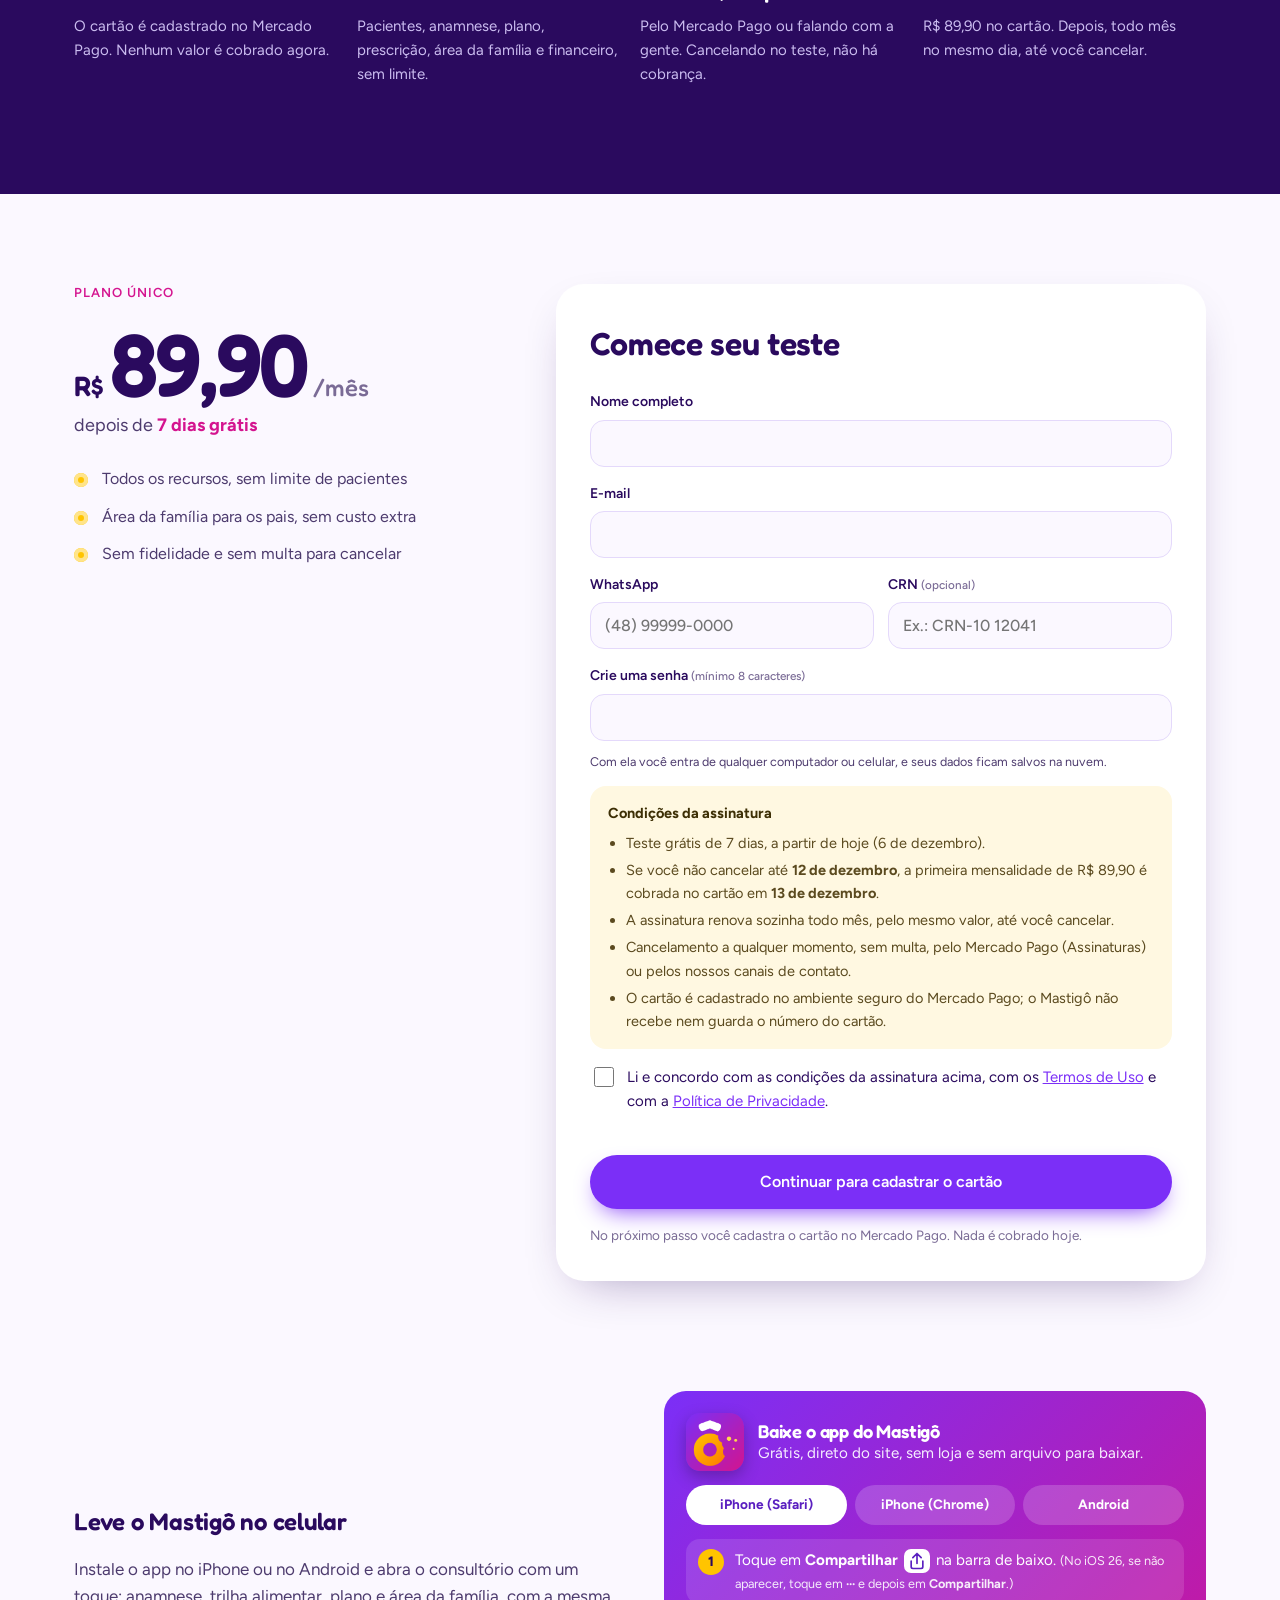
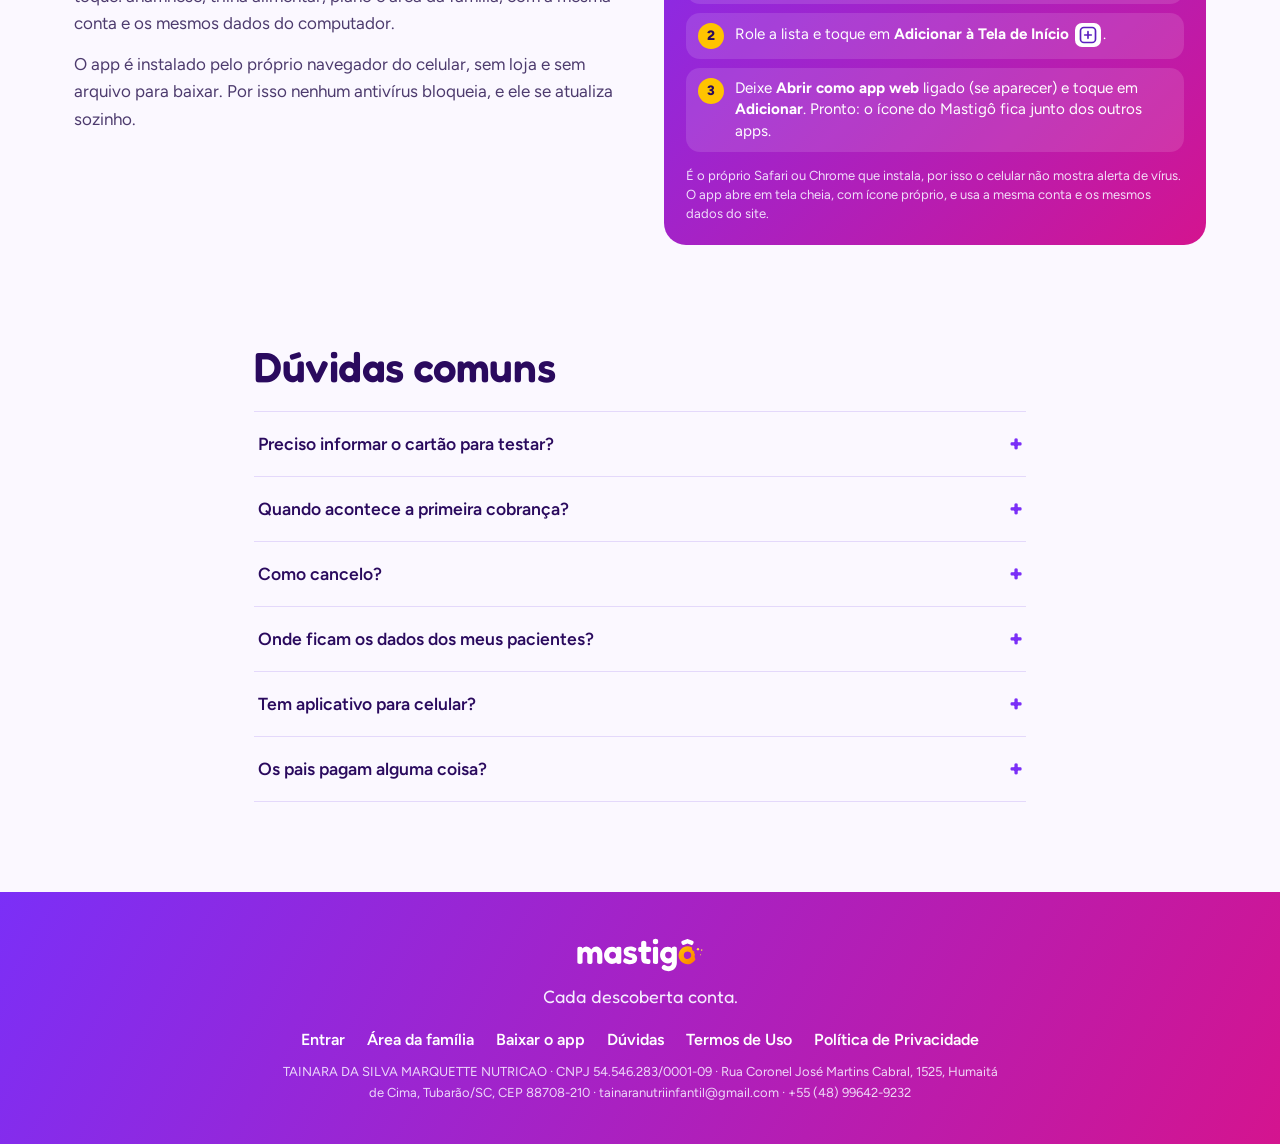
==== commit 7fd345c7: "Atualiza o site com a versão 6b4b8f2 do pipoca-pro" ====
--- a/index.html
+++ b/index.html
@@ -6,7 +6,7 @@
   <meta name="theme-color" content="#7b2ff7">
   <meta name="description" content="Mastigô: sistema para nutricionistas que atendem crianças com seletividade alimentar. Anamnese, plano alimentar com TACO, IBGE e USDA, prescrição em visual law e área da família. Teste 7 dias grátis.">
   <title>Mastigô · Sistema para nutrição infantil e seletividade alimentar</title>
-  <script src="./acesso-guarda.js?v=51a1f2d"></script>
+  <script src="./acesso-guarda.js?v=6b4b8f2"></script>
   <link rel="icon" href="./favicon.svg" type="image/svg+xml">
   <link rel="apple-touch-icon" href="./apple-touch-icon.png">
   <link rel="manifest" href="./manifest.webmanifest">
@@ -17,7 +17,7 @@
   <link rel="preconnect" href="https://fonts.googleapis.com">
   <link rel="preconnect" href="https://fonts.gstatic.com" crossorigin>
   <link href="https://fonts.googleapis.com/css2?family=Fredoka:wght@500;600&family=Figtree:wght@400;500;600;700&display=swap" rel="stylesheet">
-  <link rel="stylesheet" href="./entrada.css?v=51a1f2d">
+  <link rel="stylesheet" href="./entrada.css?v=6b4b8f2">
   <script>
     // Links antigos do sistema (ex.: mastigô.com/#entrar, enviado aos pais) continuam abrindo o sistema.
     (function () {
@@ -154,7 +154,7 @@
     <p class="empresa" id="empresa"></p>
   </footer>
 
-  <script type="module" src="./entrada.js?v=51a1f2d"></script>
-  <script type="module" src="./instalar.js?v=51a1f2d"></script>
+  <script type="module" src="./entrada.js?v=6b4b8f2"></script>
+  <script type="module" src="./instalar.js?v=6b4b8f2"></script>
 </body>
 </html>
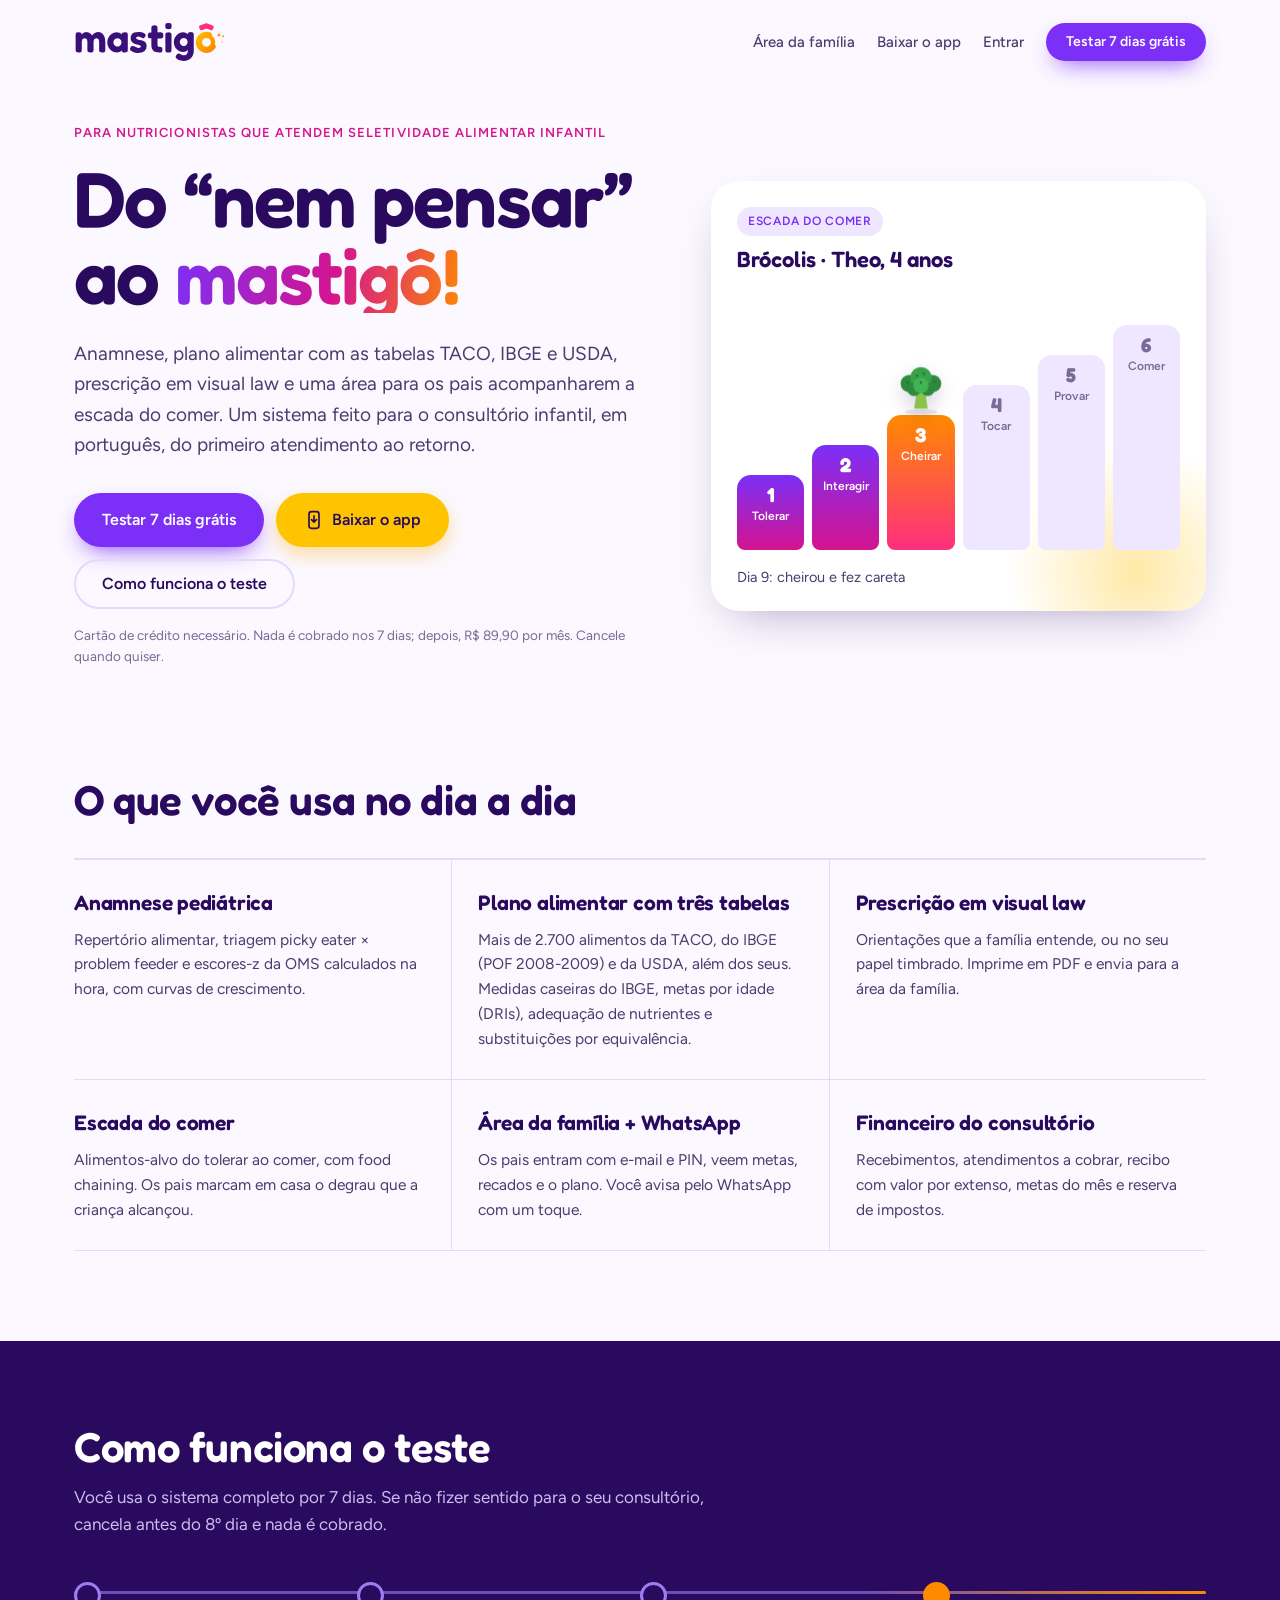
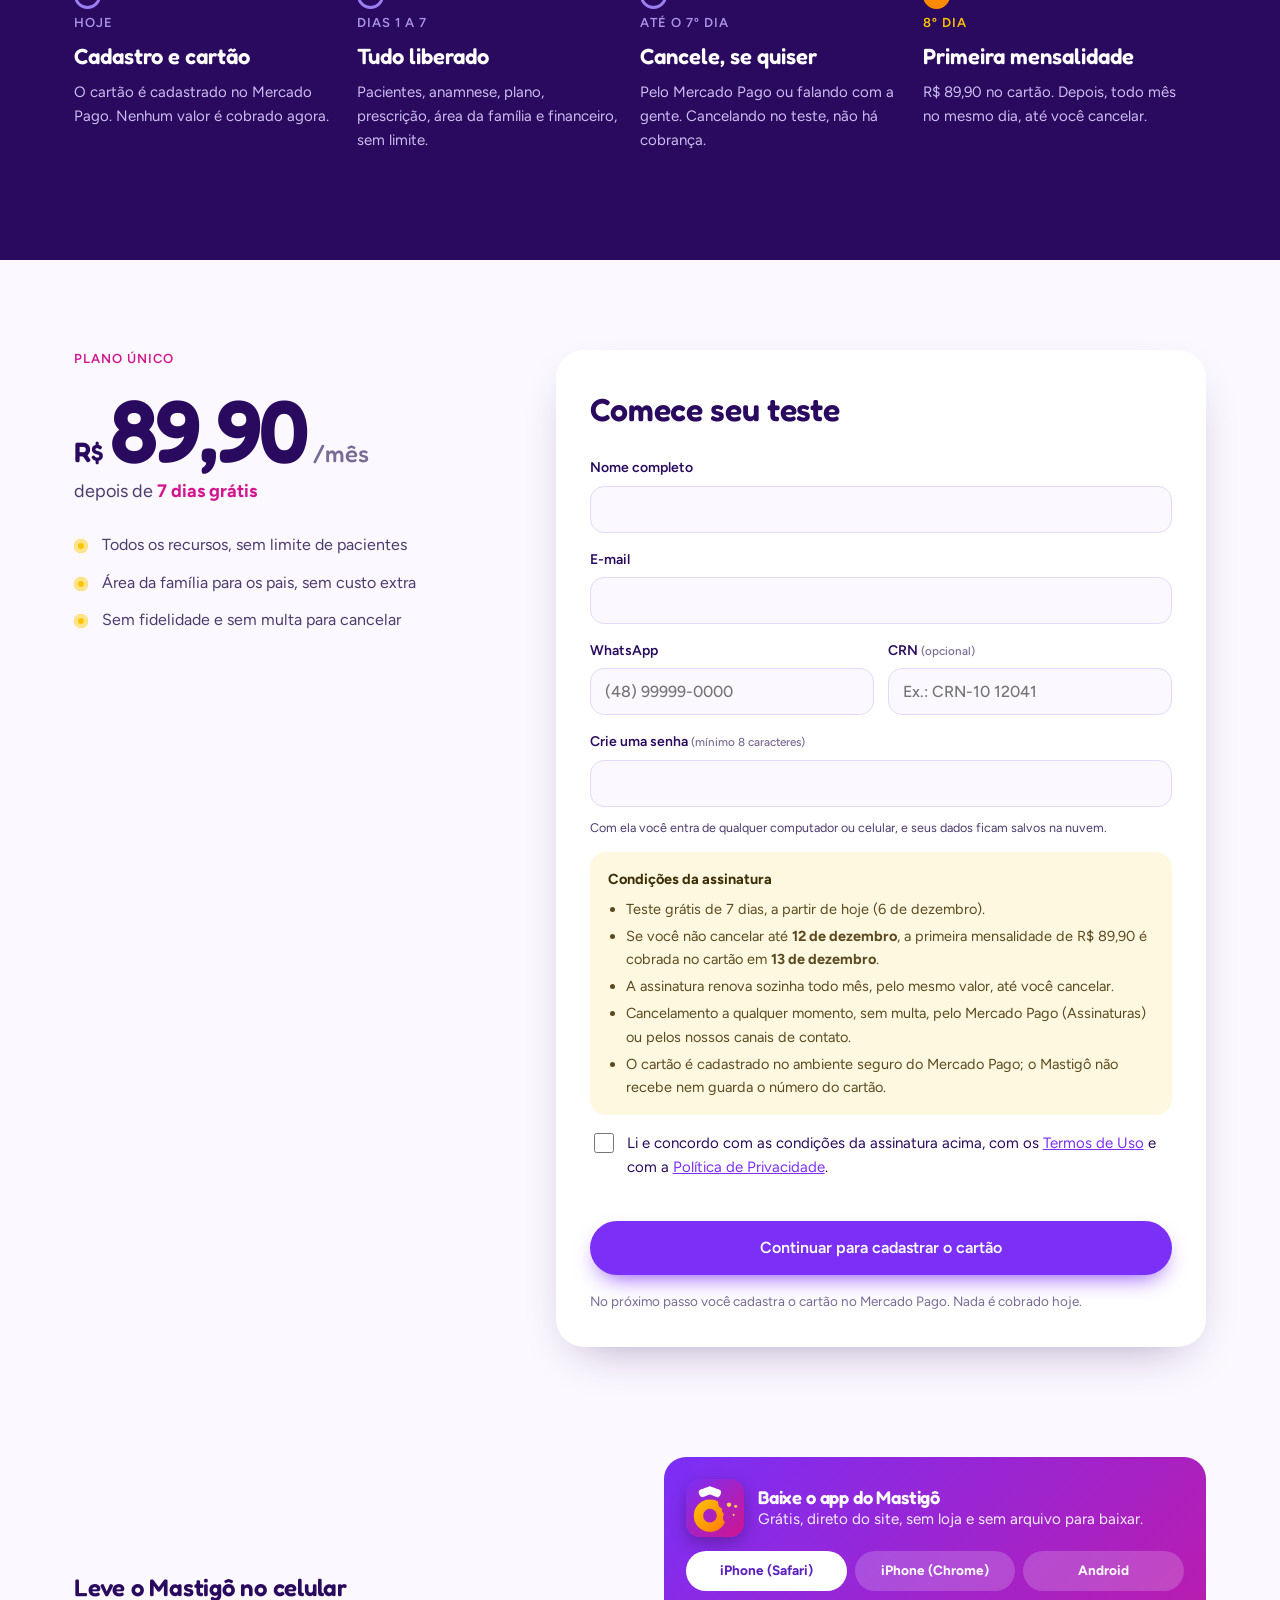
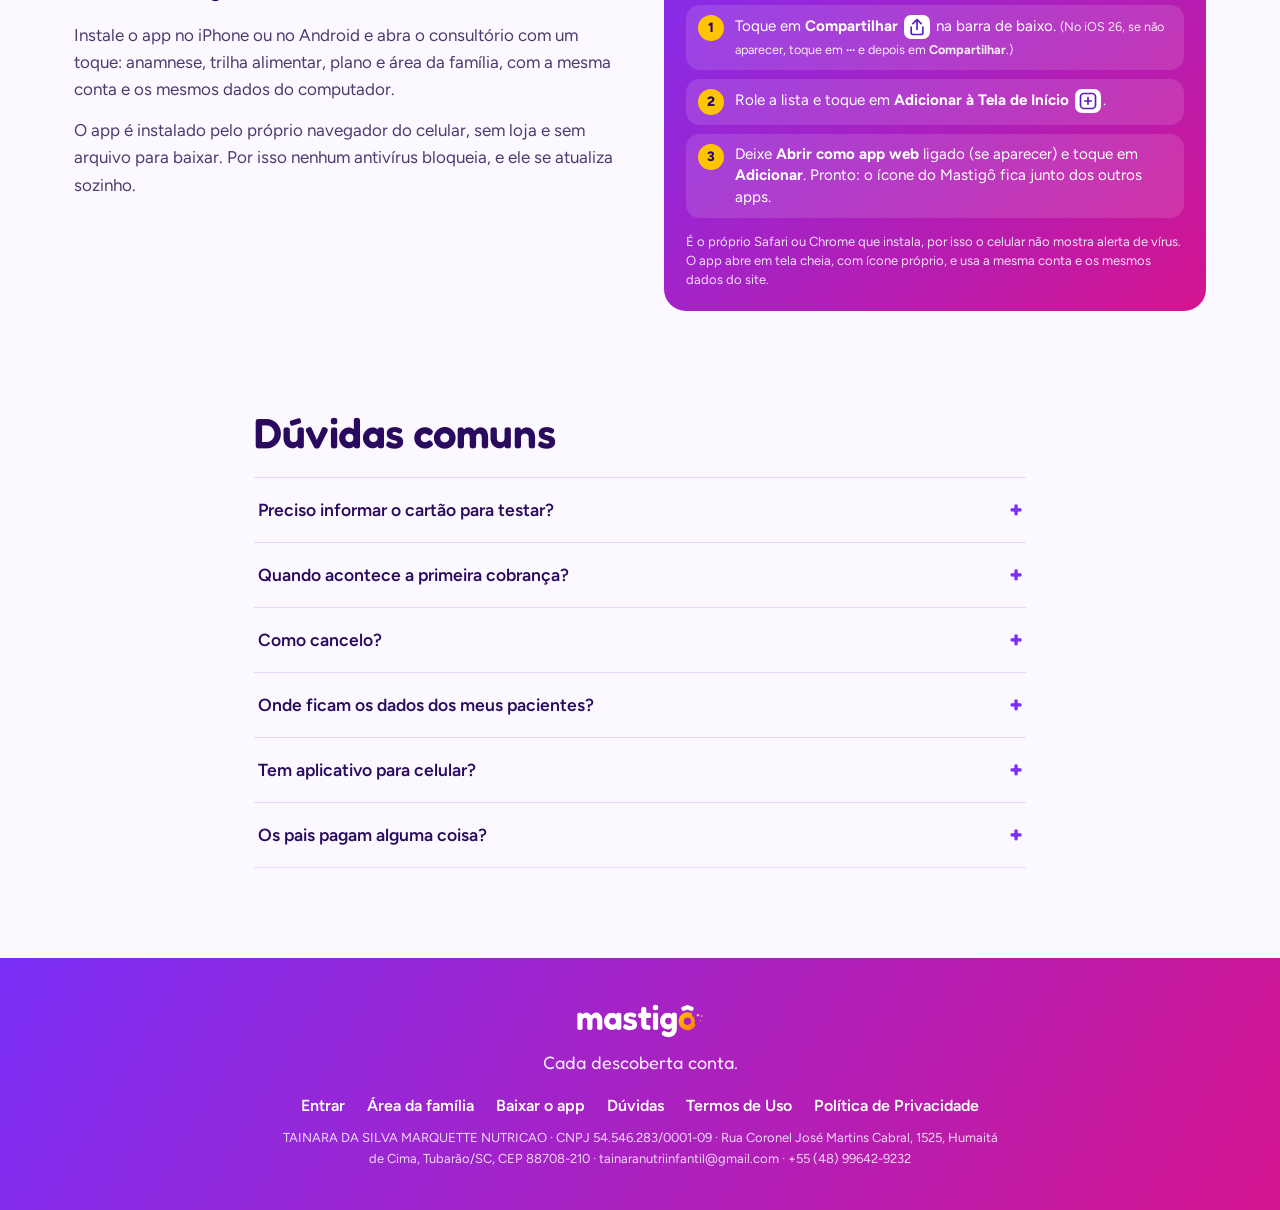
==== commit 713a4d71: "Atualiza o site com a versão 6ad0b19 do pipoca-pro" ====
--- a/index.html
+++ b/index.html
@@ -6,7 +6,7 @@
   <meta name="theme-color" content="#7b2ff7">
   <meta name="description" content="Mastigô: sistema para nutricionistas que atendem crianças com seletividade alimentar. Anamnese, plano alimentar com TACO, IBGE e USDA, prescrição em visual law e área da família. Teste 7 dias grátis.">
   <title>Mastigô · Sistema para nutrição infantil e seletividade alimentar</title>
-  <script src="./acesso-guarda.js?v=6b4b8f2"></script>
+  <script src="./acesso-guarda.js?v=6ad0b19"></script>
   <link rel="icon" href="./favicon.svg" type="image/svg+xml">
   <link rel="apple-touch-icon" href="./apple-touch-icon.png">
   <link rel="manifest" href="./manifest.webmanifest">
@@ -17,7 +17,7 @@
   <link rel="preconnect" href="https://fonts.googleapis.com">
   <link rel="preconnect" href="https://fonts.gstatic.com" crossorigin>
   <link href="https://fonts.googleapis.com/css2?family=Fredoka:wght@500;600&family=Figtree:wght@400;500;600;700&display=swap" rel="stylesheet">
-  <link rel="stylesheet" href="./entrada.css?v=6b4b8f2">
+  <link rel="stylesheet" href="./entrada.css?v=6ad0b19">
   <script>
     // Links antigos do sistema (ex.: mastigô.com/#entrar, enviado aos pais) continuam abrindo o sistema.
     (function () {
@@ -47,6 +47,7 @@
         <p class="lead">Anamnese, plano alimentar com as tabelas TACO, IBGE e USDA, prescrição em visual law e uma área para os pais acompanharem a escada do comer. Um sistema feito para o consultório infantil, em português, do primeiro atendimento ao retorno.</p>
         <div class="heroi-acoes">
           <a class="botao botao-roxo" href="#comecar">Testar 7 dias grátis</a>
+          <a class="botao botao-app" href="#app"><svg viewBox="0 0 24 24" width="20" height="20" aria-hidden="true"><rect x="6" y="2" width="12" height="20" rx="3" fill="none" stroke="currentColor" stroke-width="2"/><path d="M12 7v7M9 11.5l3 3 3-3" fill="none" stroke="currentColor" stroke-width="2" stroke-linecap="round" stroke-linejoin="round"/></svg>Baixar o app</a>
           <a class="botao botao-linha" href="#teste">Como funciona o teste</a>
         </div>
         <p class="letra-miuda" id="miuda-heroi">Cartão de crédito necessário. Nada é cobrado nos 7 dias; depois, R$&nbsp;89,90 por mês. Cancele quando quiser.</p>
@@ -154,7 +155,7 @@
     <p class="empresa" id="empresa"></p>
   </footer>
 
-  <script type="module" src="./entrada.js?v=6b4b8f2"></script>
-  <script type="module" src="./instalar.js?v=6b4b8f2"></script>
+  <script type="module" src="./entrada.js?v=6ad0b19"></script>
+  <script type="module" src="./instalar.js?v=6ad0b19"></script>
 </body>
 </html>
--- a/entrada.css
+++ b/entrada.css
@@ -175,3 +175,5 @@
 .app{max-width:1180px;margin:0 auto;padding:20px 24px 90px;display:grid;grid-template-columns:1fr 1fr;gap:48px;align-items:center}
 .app-texto p{margin-top:14px;color:var(--tinta);font-size:17px;max-width:34em}
 @media (max-width:860px){.app{grid-template-columns:1fr;gap:26px;padding-bottom:70px}}
+.botao-app{background:#ffc400;color:#2a0a5e;display:inline-flex;align-items:center;gap:8px;box-shadow:0 8px 18px rgba(255,170,0,.35)}
+.botao-app:hover{background:#ffcf33}
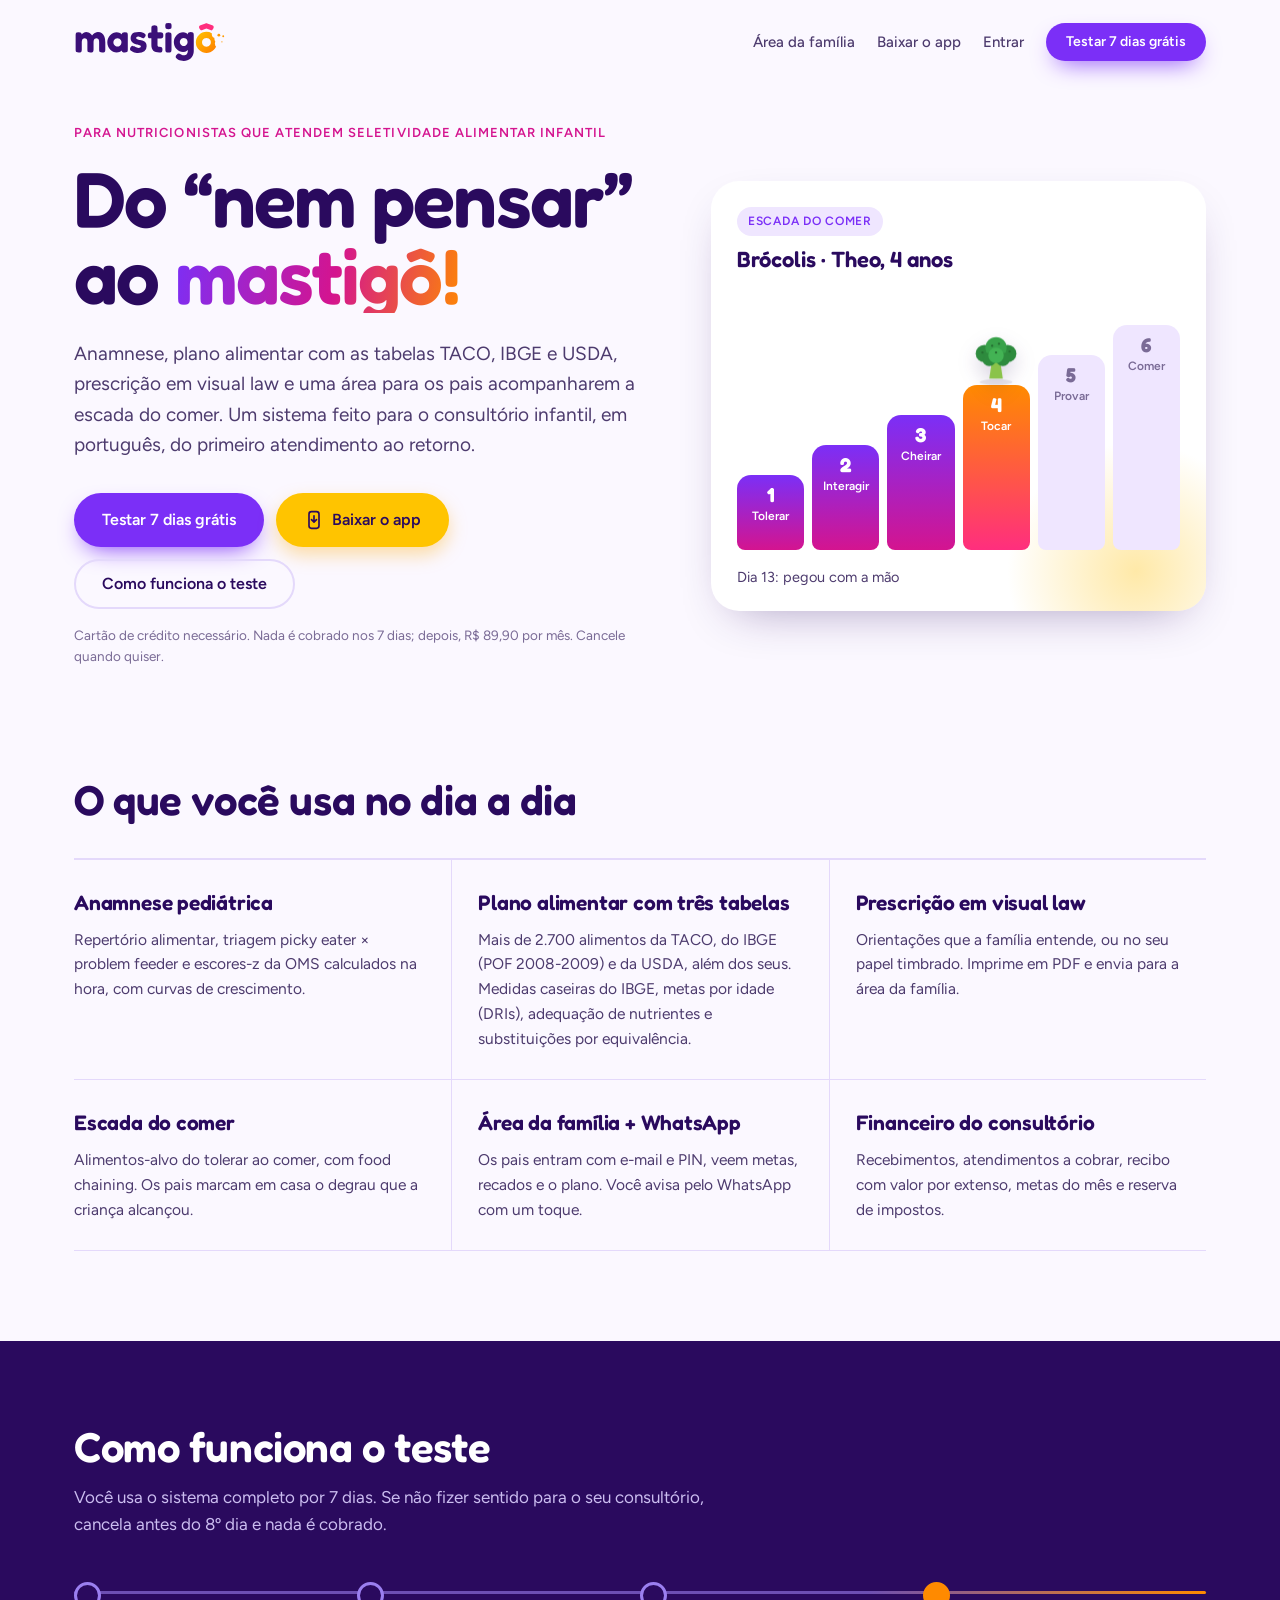
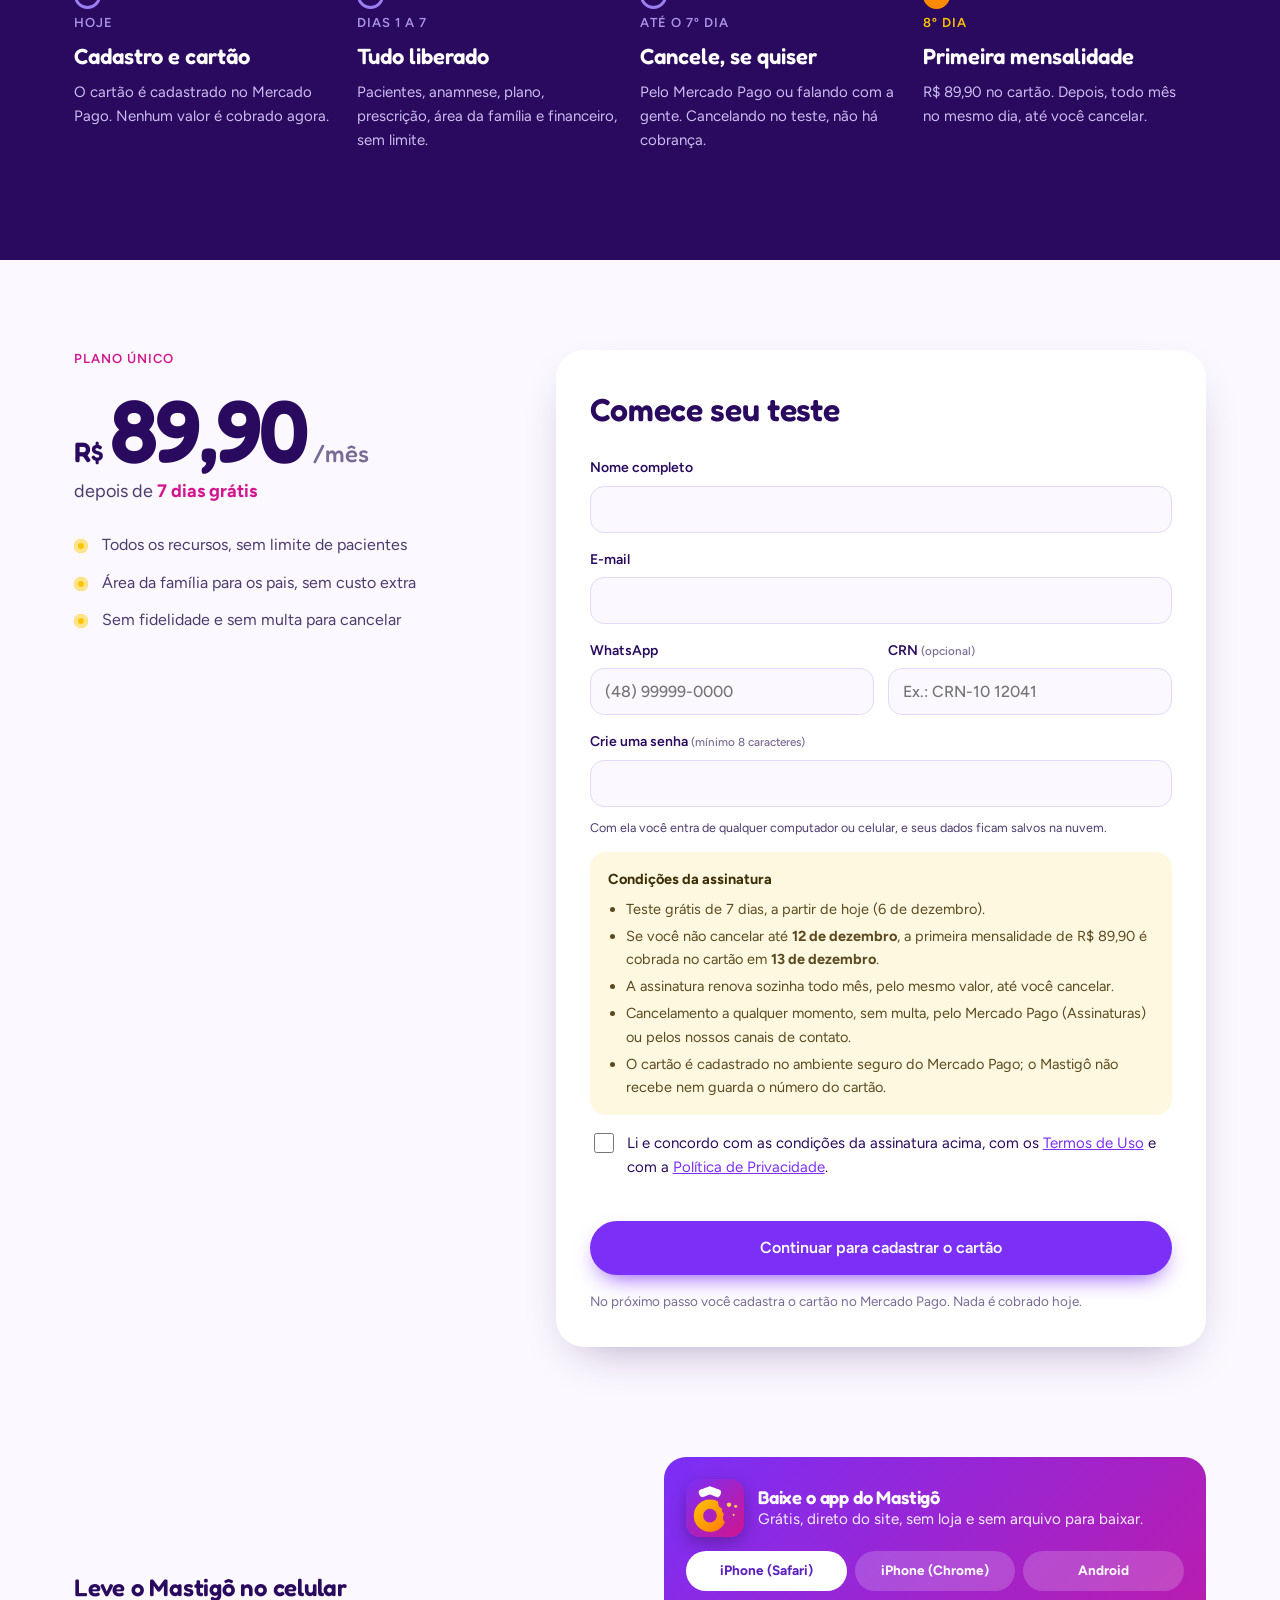
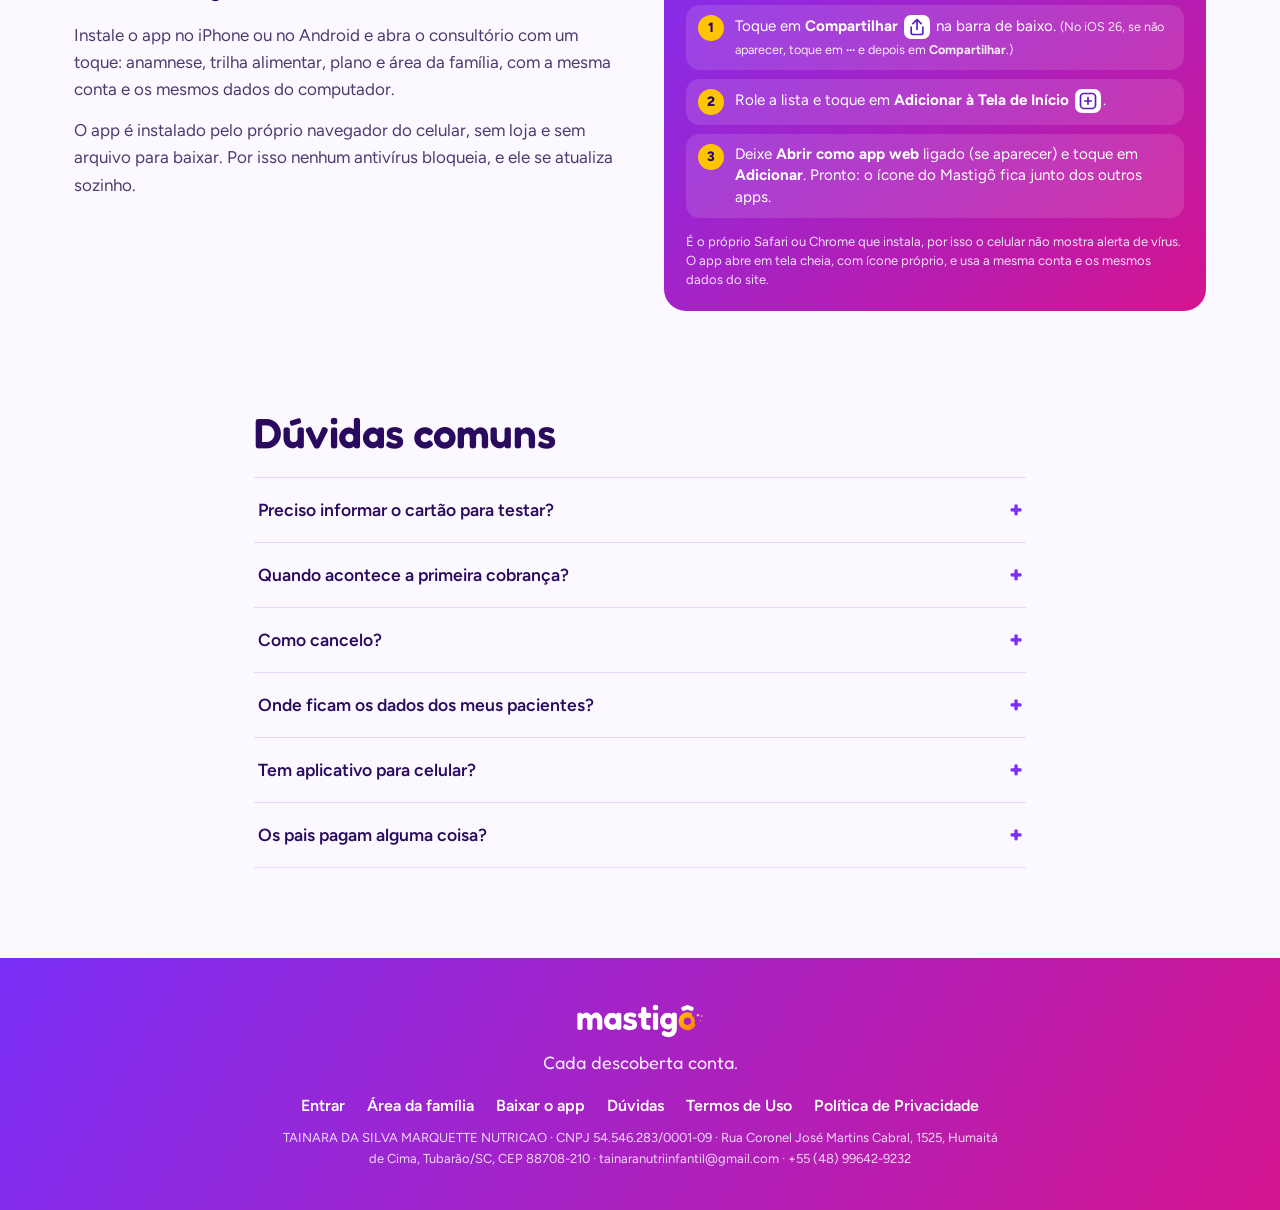
==== commit 3e217412: "Atualiza o site com a versão 4c202cc do pipoca-pro" ====
--- a/index.html
+++ b/index.html
@@ -6,10 +6,11 @@
   <meta name="theme-color" content="#7b2ff7">
   <meta name="description" content="Mastigô: sistema para nutricionistas que atendem crianças com seletividade alimentar. Anamnese, plano alimentar com TACO, IBGE e USDA, prescrição em visual law e área da família. Teste 7 dias grátis.">
   <title>Mastigô · Sistema para nutrição infantil e seletividade alimentar</title>
-  <script src="./acesso-guarda.js?v=6ad0b19"></script>
+  <script src="./acesso-guarda.js?v=4c202cc"></script>
   <link rel="icon" href="./favicon.svg" type="image/svg+xml">
   <link rel="apple-touch-icon" href="./apple-touch-icon.png">
   <link rel="manifest" href="./manifest.webmanifest">
+  <script>addEventListener("beforeinstallprompt",function(e){e.preventDefault();window.__mastigoPedido=e;});</script>
   <meta name="apple-mobile-web-app-capable" content="yes">
   <meta name="mobile-web-app-capable" content="yes">
   <meta name="apple-mobile-web-app-title" content="Mastigô">
@@ -17,7 +18,7 @@
   <link rel="preconnect" href="https://fonts.googleapis.com">
   <link rel="preconnect" href="https://fonts.gstatic.com" crossorigin>
   <link href="https://fonts.googleapis.com/css2?family=Fredoka:wght@500;600&family=Figtree:wght@400;500;600;700&display=swap" rel="stylesheet">
-  <link rel="stylesheet" href="./entrada.css?v=6ad0b19">
+  <link rel="stylesheet" href="./entrada.css?v=4c202cc">
   <script>
     // Links antigos do sistema (ex.: mastigô.com/#entrar, enviado aos pais) continuam abrindo o sistema.
     (function () {
@@ -155,7 +156,7 @@
     <p class="empresa" id="empresa"></p>
   </footer>
 
-  <script type="module" src="./entrada.js?v=6ad0b19"></script>
-  <script type="module" src="./instalar.js?v=6ad0b19"></script>
+  <script type="module" src="./entrada.js?v=4c202cc"></script>
+  <script type="module" src="./instalar.js?v=4c202cc"></script>
 </body>
 </html>
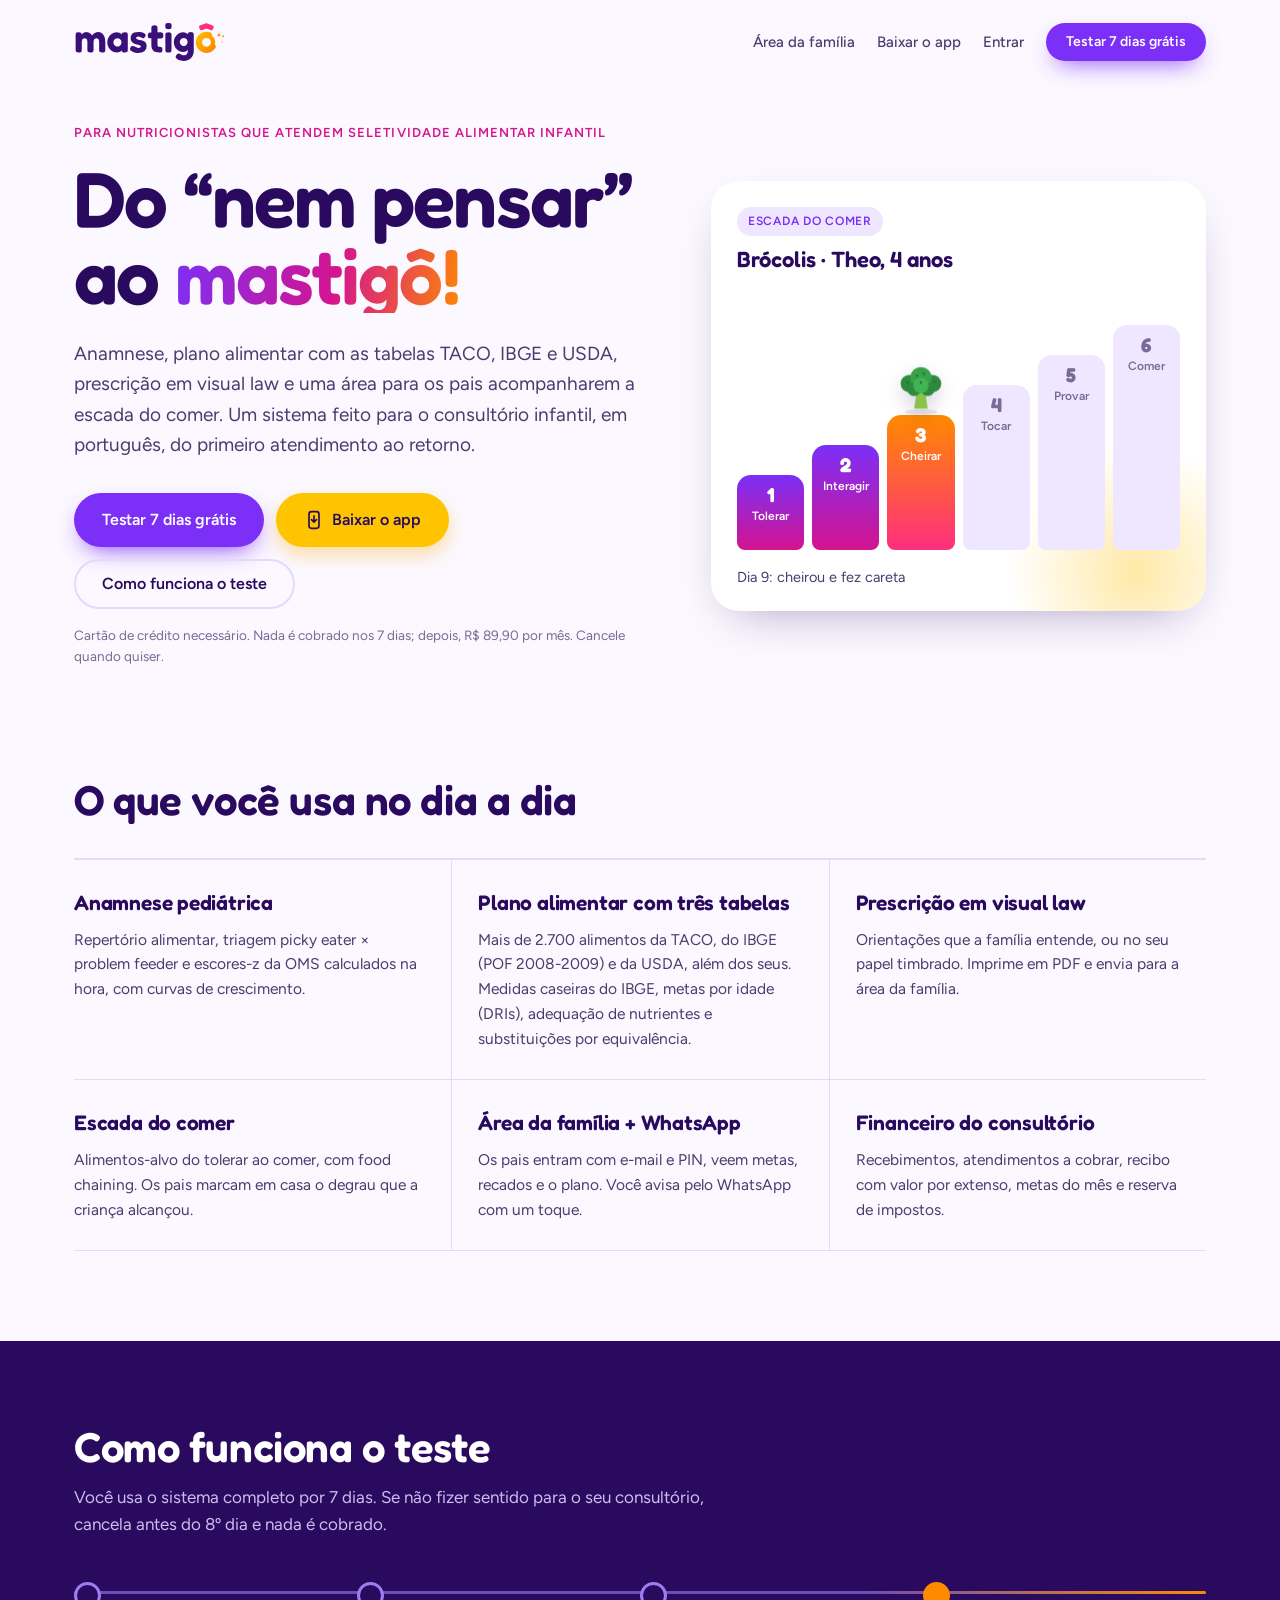
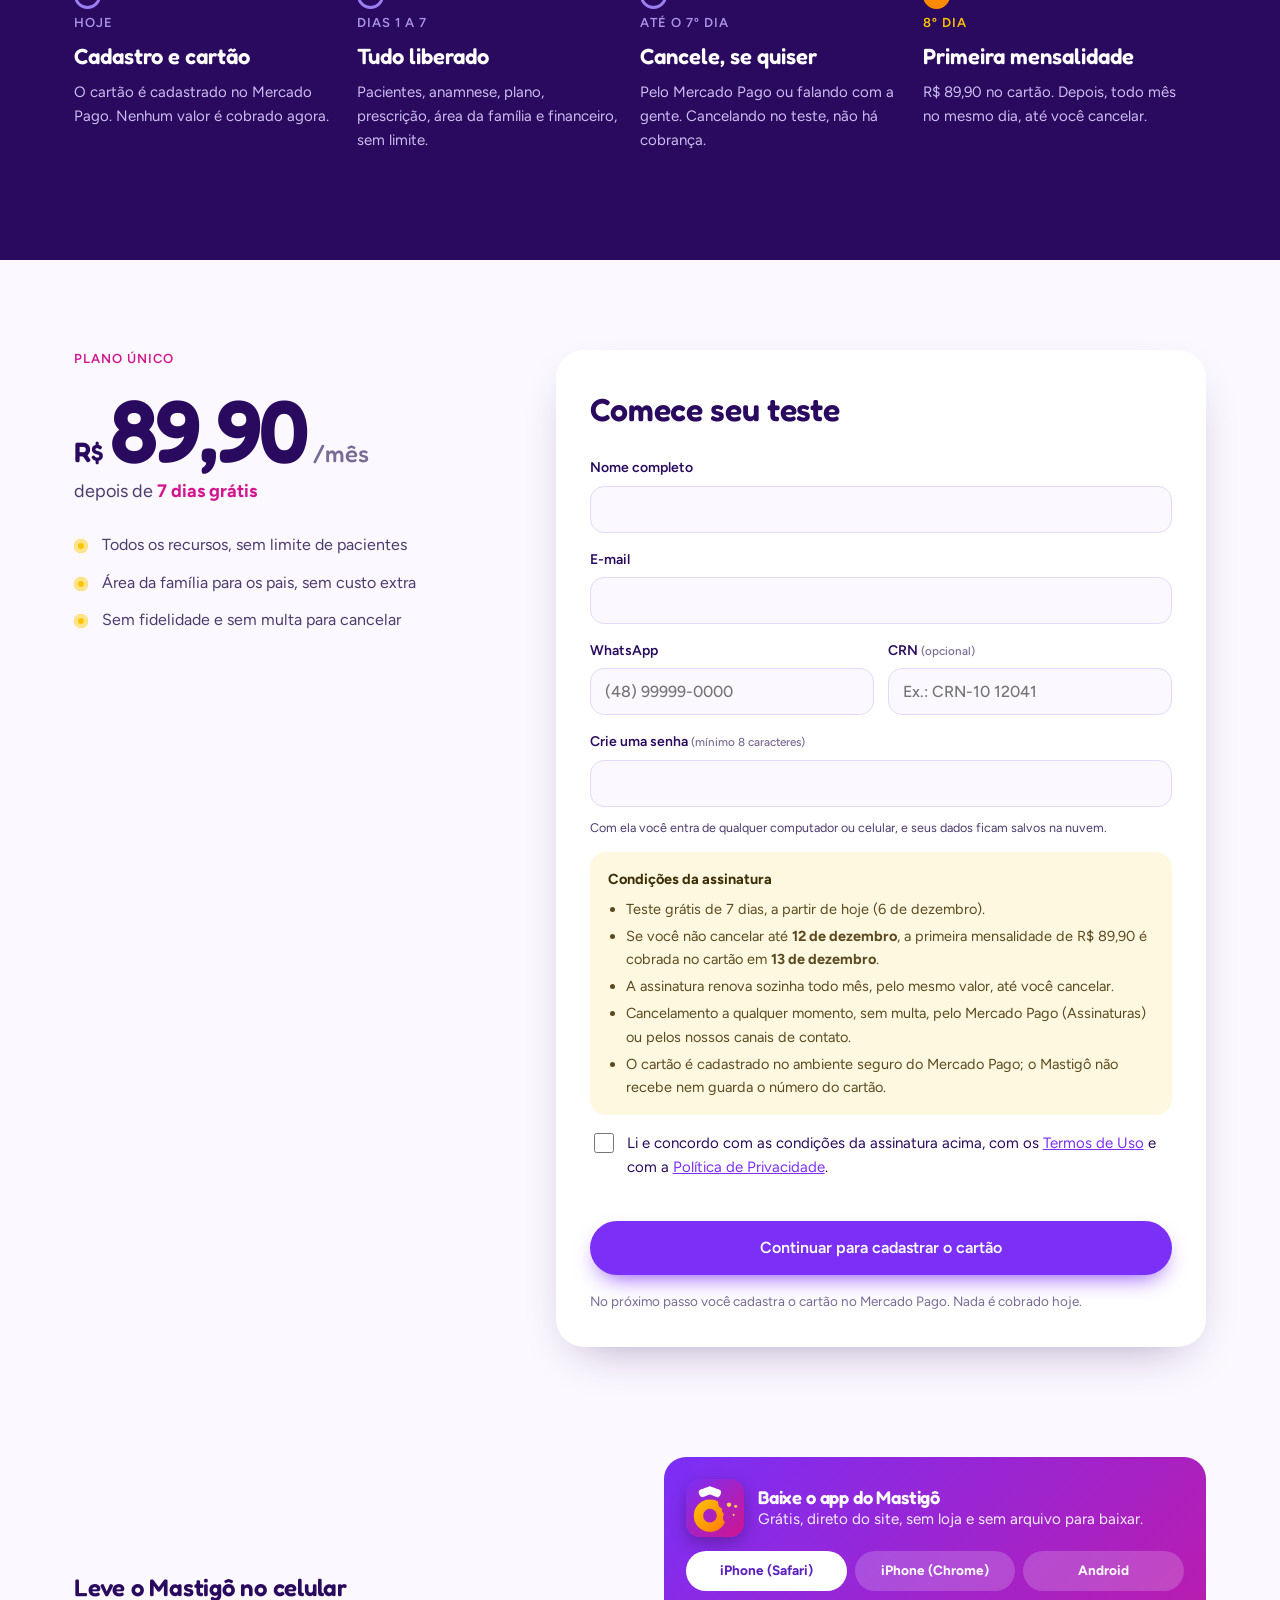
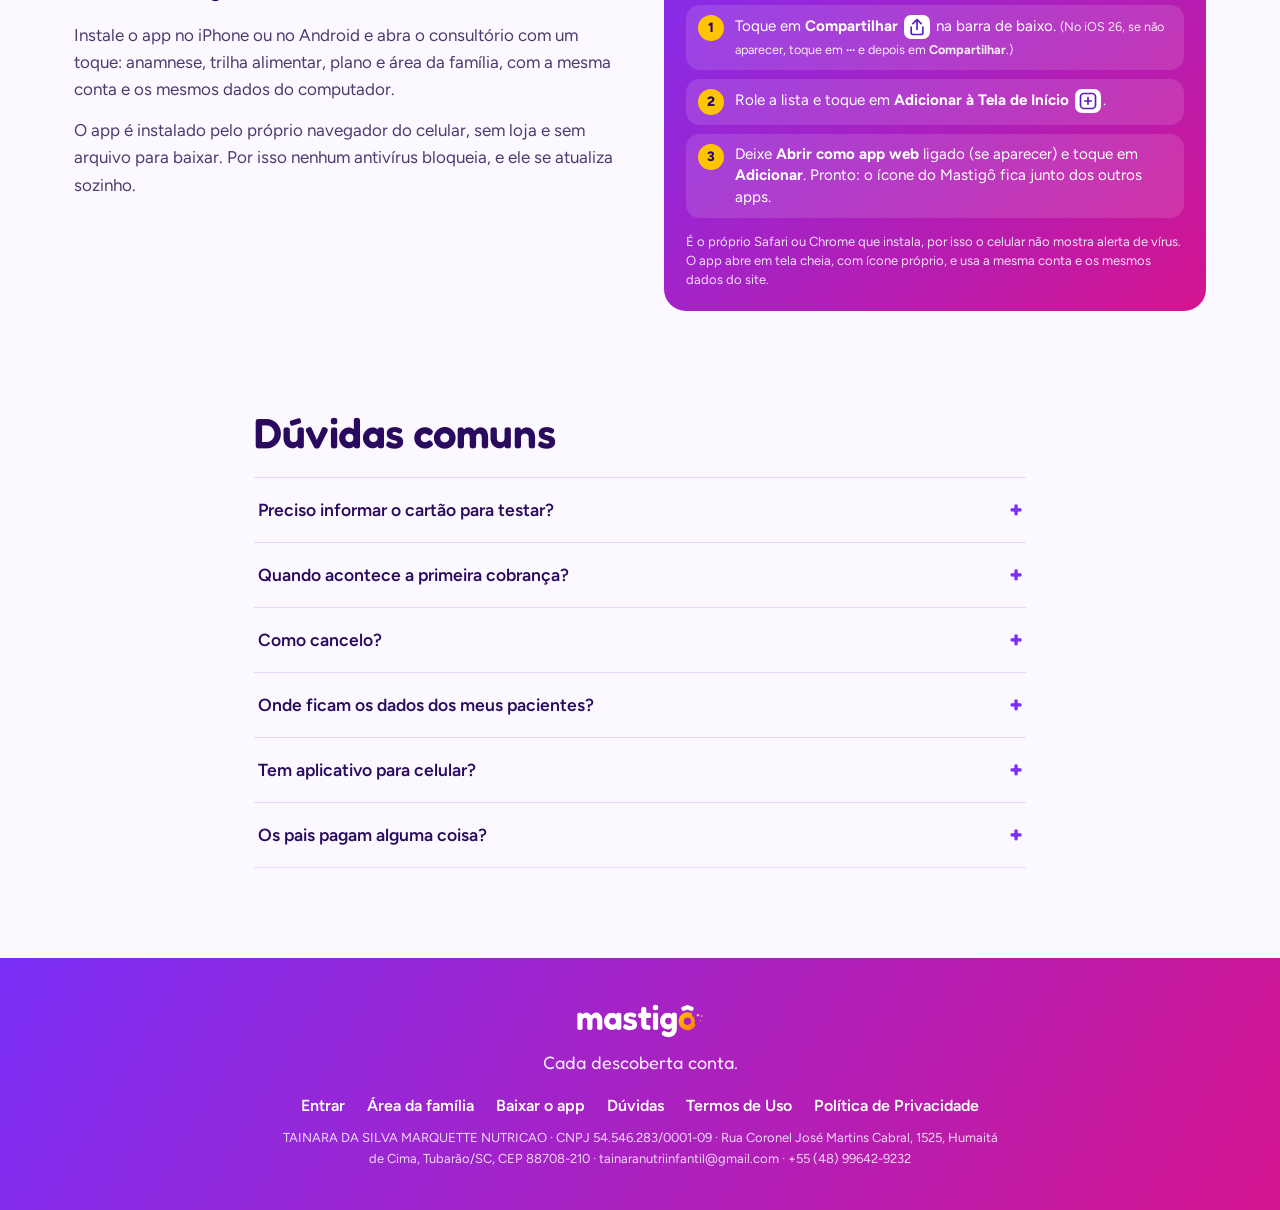
==== commit a6611dc0: "Atualiza o site com a versão 6898bfc do pipoca-pro" ====
--- a/index.html
+++ b/index.html
@@ -6,9 +6,9 @@
   <meta name="theme-color" content="#7b2ff7">
   <meta name="description" content="Mastigô: sistema para nutricionistas que atendem crianças com seletividade alimentar. Anamnese, plano alimentar com TACO, IBGE e USDA, prescrição em visual law e área da família. Teste 7 dias grátis.">
   <title>Mastigô · Sistema para nutrição infantil e seletividade alimentar</title>
-  <script src="./acesso-guarda.js?v=4c202cc"></script>
+  <script src="./acesso-guarda.js?v=6898bfc"></script>
   <link rel="icon" href="./favicon.svg" type="image/svg+xml">
-  <link rel="apple-touch-icon" href="./apple-touch-icon.png">
+  <link rel="apple-touch-icon" sizes="180x180" href="./apple-touch-icon.png?v=2">
   <link rel="manifest" href="./manifest.webmanifest">
   <script>addEventListener("beforeinstallprompt",function(e){e.preventDefault();window.__mastigoPedido=e;});</script>
   <meta name="apple-mobile-web-app-capable" content="yes">
@@ -18,7 +18,7 @@
   <link rel="preconnect" href="https://fonts.googleapis.com">
   <link rel="preconnect" href="https://fonts.gstatic.com" crossorigin>
   <link href="https://fonts.googleapis.com/css2?family=Fredoka:wght@500;600&family=Figtree:wght@400;500;600;700&display=swap" rel="stylesheet">
-  <link rel="stylesheet" href="./entrada.css?v=4c202cc">
+  <link rel="stylesheet" href="./entrada.css?v=6898bfc">
   <script>
     // Links antigos do sistema (ex.: mastigô.com/#entrar, enviado aos pais) continuam abrindo o sistema.
     (function () {
@@ -156,7 +156,7 @@
     <p class="empresa" id="empresa"></p>
   </footer>
 
-  <script type="module" src="./entrada.js?v=4c202cc"></script>
-  <script type="module" src="./instalar.js?v=4c202cc"></script>
+  <script type="module" src="./entrada.js?v=6898bfc"></script>
+  <script type="module" src="./instalar.js?v=6898bfc"></script>
 </body>
 </html>
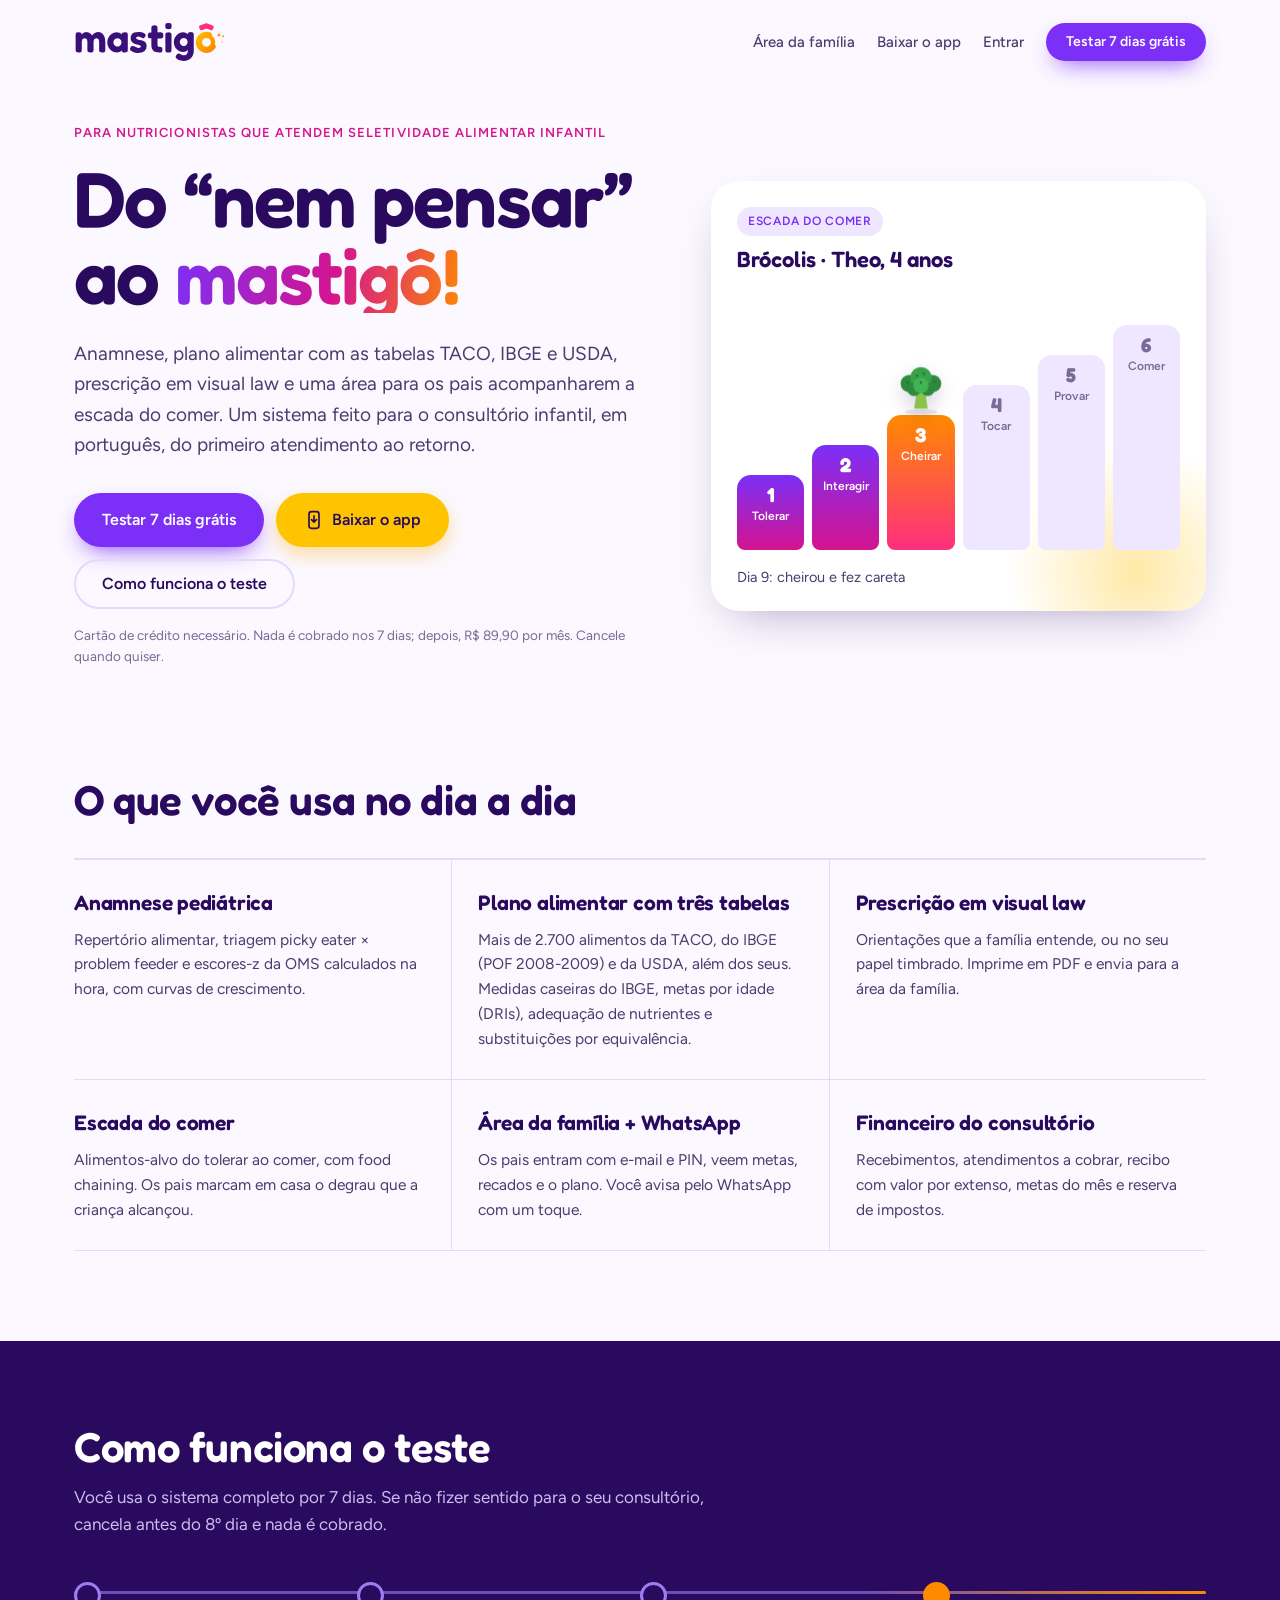
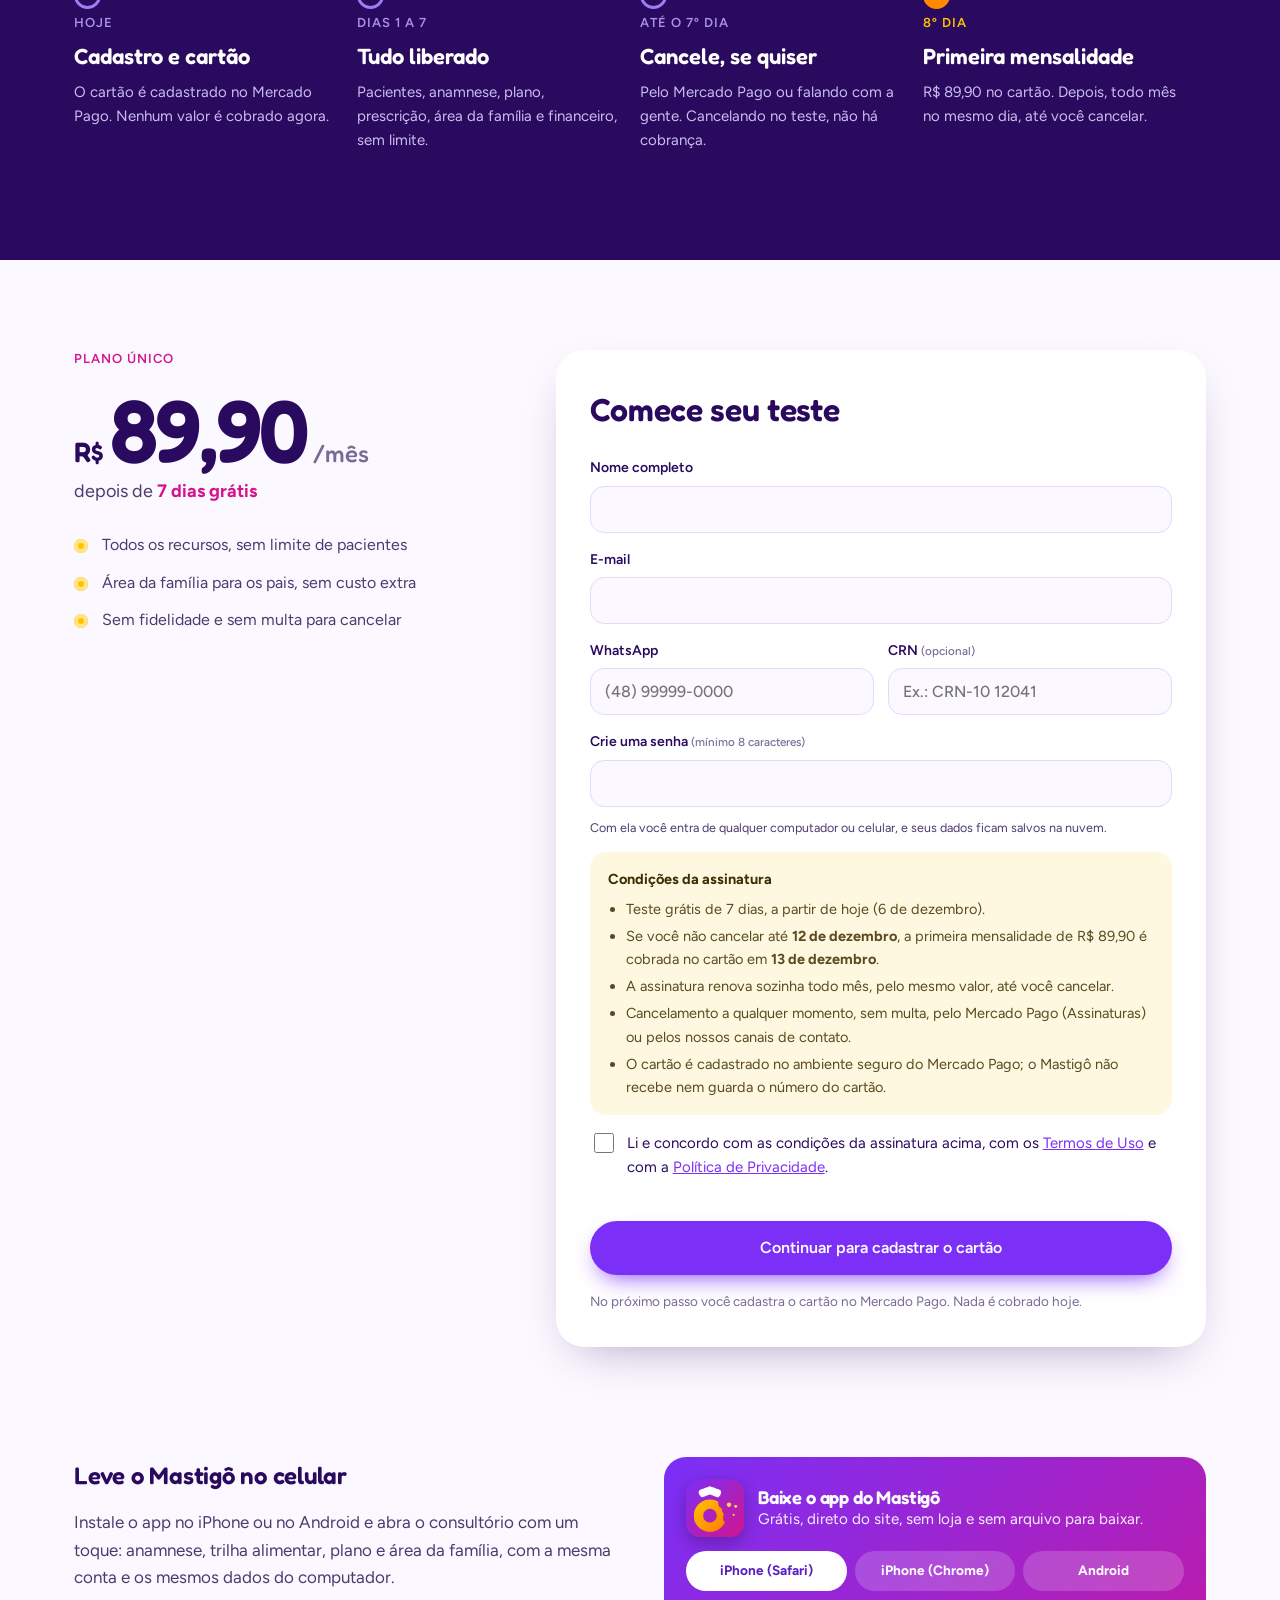
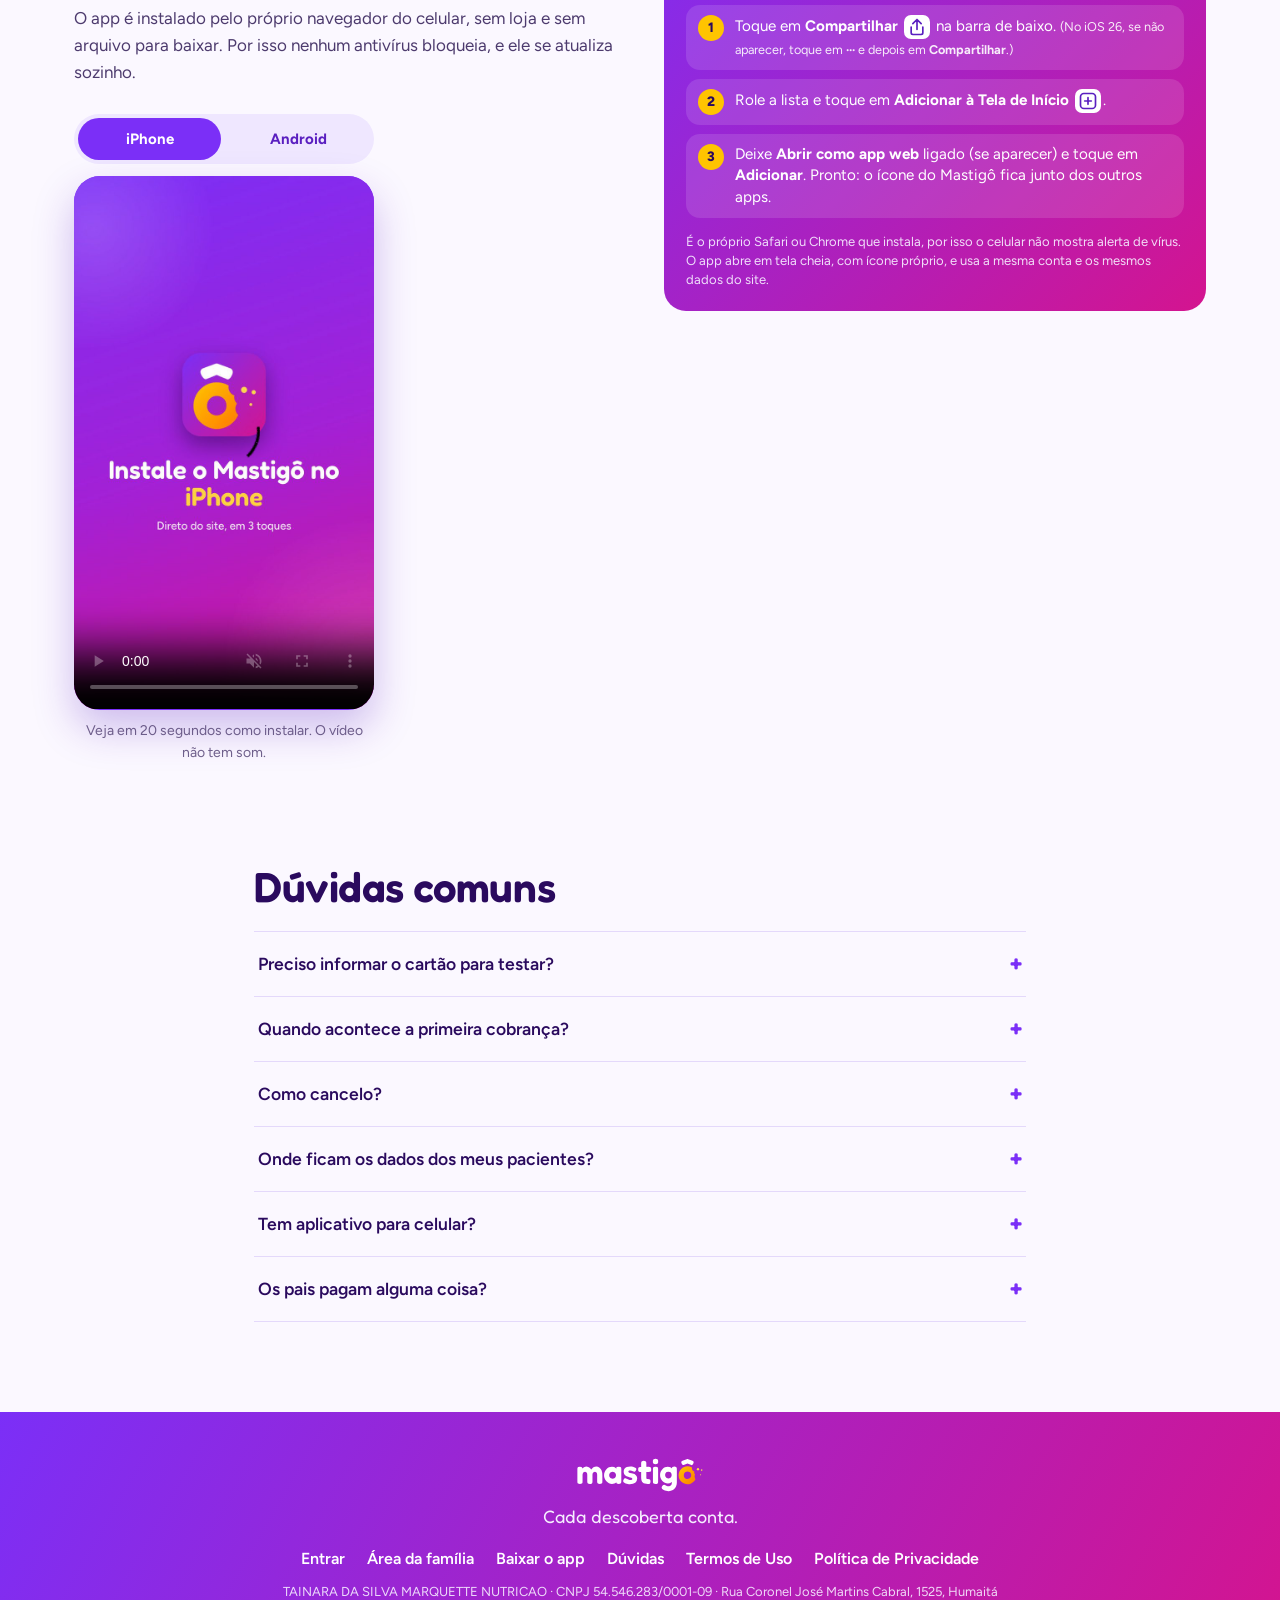
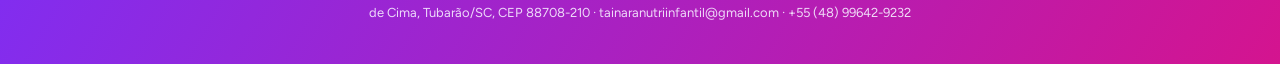
==== commit 85b15065: "Atualiza o site com a versão 6077276 do pipoca-pro" ====
--- a/index.html
+++ b/index.html
@@ -6,7 +6,7 @@
   <meta name="theme-color" content="#7b2ff7">
   <meta name="description" content="Mastigô: sistema para nutricionistas que atendem crianças com seletividade alimentar. Anamnese, plano alimentar com TACO, IBGE e USDA, prescrição em visual law e área da família. Teste 7 dias grátis.">
   <title>Mastigô · Sistema para nutrição infantil e seletividade alimentar</title>
-  <script src="./acesso-guarda.js?v=6898bfc"></script>
+  <script src="./acesso-guarda.js?v=6077276"></script>
   <link rel="icon" href="./favicon.svg" type="image/svg+xml">
   <link rel="apple-touch-icon" sizes="180x180" href="./apple-touch-icon.png?v=2">
   <link rel="manifest" href="./manifest.webmanifest">
@@ -18,7 +18,7 @@
   <link rel="preconnect" href="https://fonts.googleapis.com">
   <link rel="preconnect" href="https://fonts.gstatic.com" crossorigin>
   <link href="https://fonts.googleapis.com/css2?family=Fredoka:wght@500;600&family=Figtree:wght@400;500;600;700&display=swap" rel="stylesheet">
-  <link rel="stylesheet" href="./entrada.css?v=6898bfc">
+  <link rel="stylesheet" href="./entrada.css?v=6077276">
   <script>
     // Links antigos do sistema (ex.: mastigô.com/#entrar, enviado aos pais) continuam abrindo o sistema.
     (function () {
@@ -134,6 +134,14 @@
         <h2 id="app-titulo">Leve o Mastigô no celular</h2>
         <p>Instale o app no iPhone ou no Android e abra o consultório com um toque: anamnese, trilha alimentar, plano e área da família, com a mesma conta e os mesmos dados do computador.</p>
         <p>O app é instalado pelo próprio navegador do celular, sem loja e sem arquivo para baixar. Por isso nenhum antivírus bloqueia, e ele se atualiza sozinho.</p>
+        <figure class="app-video" data-video-app>
+          <div class="app-video-abas" role="tablist" aria-label="Vídeo de instalação">
+            <button type="button" role="tab" aria-selected="true" data-vid="iphone">iPhone</button>
+            <button type="button" role="tab" aria-selected="false" data-vid="android">Android</button>
+          </div>
+          <video class="inst-video" src="./videos/instalar-iphone.mp4" poster="./videos/instalar-iphone.jpg" muted playsinline loop controls preload="none" aria-label="Vídeo sem som: como instalar o app do Mastigô no iPhone, passo a passo"></video>
+          <figcaption>Veja em 20 segundos como instalar. O vídeo não tem som.</figcaption>
+        </figure>
       </div>
       <div data-instalar></div>
     </section>
@@ -156,7 +164,7 @@
     <p class="empresa" id="empresa"></p>
   </footer>
 
-  <script type="module" src="./entrada.js?v=6898bfc"></script>
-  <script type="module" src="./instalar.js?v=6898bfc"></script>
+  <script type="module" src="./entrada.js?v=6077276"></script>
+  <script type="module" src="./instalar.js?v=6077276"></script>
 </body>
 </html>
--- a/entrada.css
+++ b/entrada.css
@@ -172,8 +172,15 @@
 .dica-senha{display:block;font-size:12.5px;color:var(--tinta,#4d3b6e);margin-top:6px;line-height:1.4}
 
 /* Baixar o app */
-.app{max-width:1180px;margin:0 auto;padding:20px 24px 90px;display:grid;grid-template-columns:1fr 1fr;gap:48px;align-items:center}
+.app{max-width:1180px;margin:0 auto;padding:20px 24px 90px;display:grid;grid-template-columns:1fr 1fr;gap:48px;align-items:start}
 .app-texto p{margin-top:14px;color:var(--tinta);font-size:17px;max-width:34em}
-@media (max-width:860px){.app{grid-template-columns:1fr;gap:26px;padding-bottom:70px}}
+.app-video{margin:28px 0 0;width:300px;max-width:100%}
+.app-video-abas{display:flex;gap:6px;background:#efe7ff;border-radius:999px;padding:4px;margin-bottom:12px}
+.app-video-abas button{flex:1;border:0;border-radius:999px;padding:9px 12px;font:inherit;font-weight:700;font-size:15px;cursor:pointer;background:transparent;color:#5a1fc0}
+.app-video-abas button[aria-selected=true]{background:#7b2ff7;color:#fff}
+.app-video-abas button:focus-visible{outline:3px solid #ffc400;outline-offset:2px}
+.app-video video{display:block;width:100%;aspect-ratio:9/16;border-radius:26px;background:#7b2ff7;box-shadow:0 18px 40px rgba(90,31,192,.28)}
+.app-video figcaption{margin-top:10px;font-size:14px;color:var(--tinta);opacity:.8;text-align:center}
+@media (max-width:860px){.app{grid-template-columns:1fr;gap:26px;padding-bottom:70px}.app-video{margin-left:auto;margin-right:auto}}
 .botao-app{background:#ffc400;color:#2a0a5e;display:inline-flex;align-items:center;gap:8px;box-shadow:0 8px 18px rgba(255,170,0,.35)}
 .botao-app:hover{background:#ffcf33}
